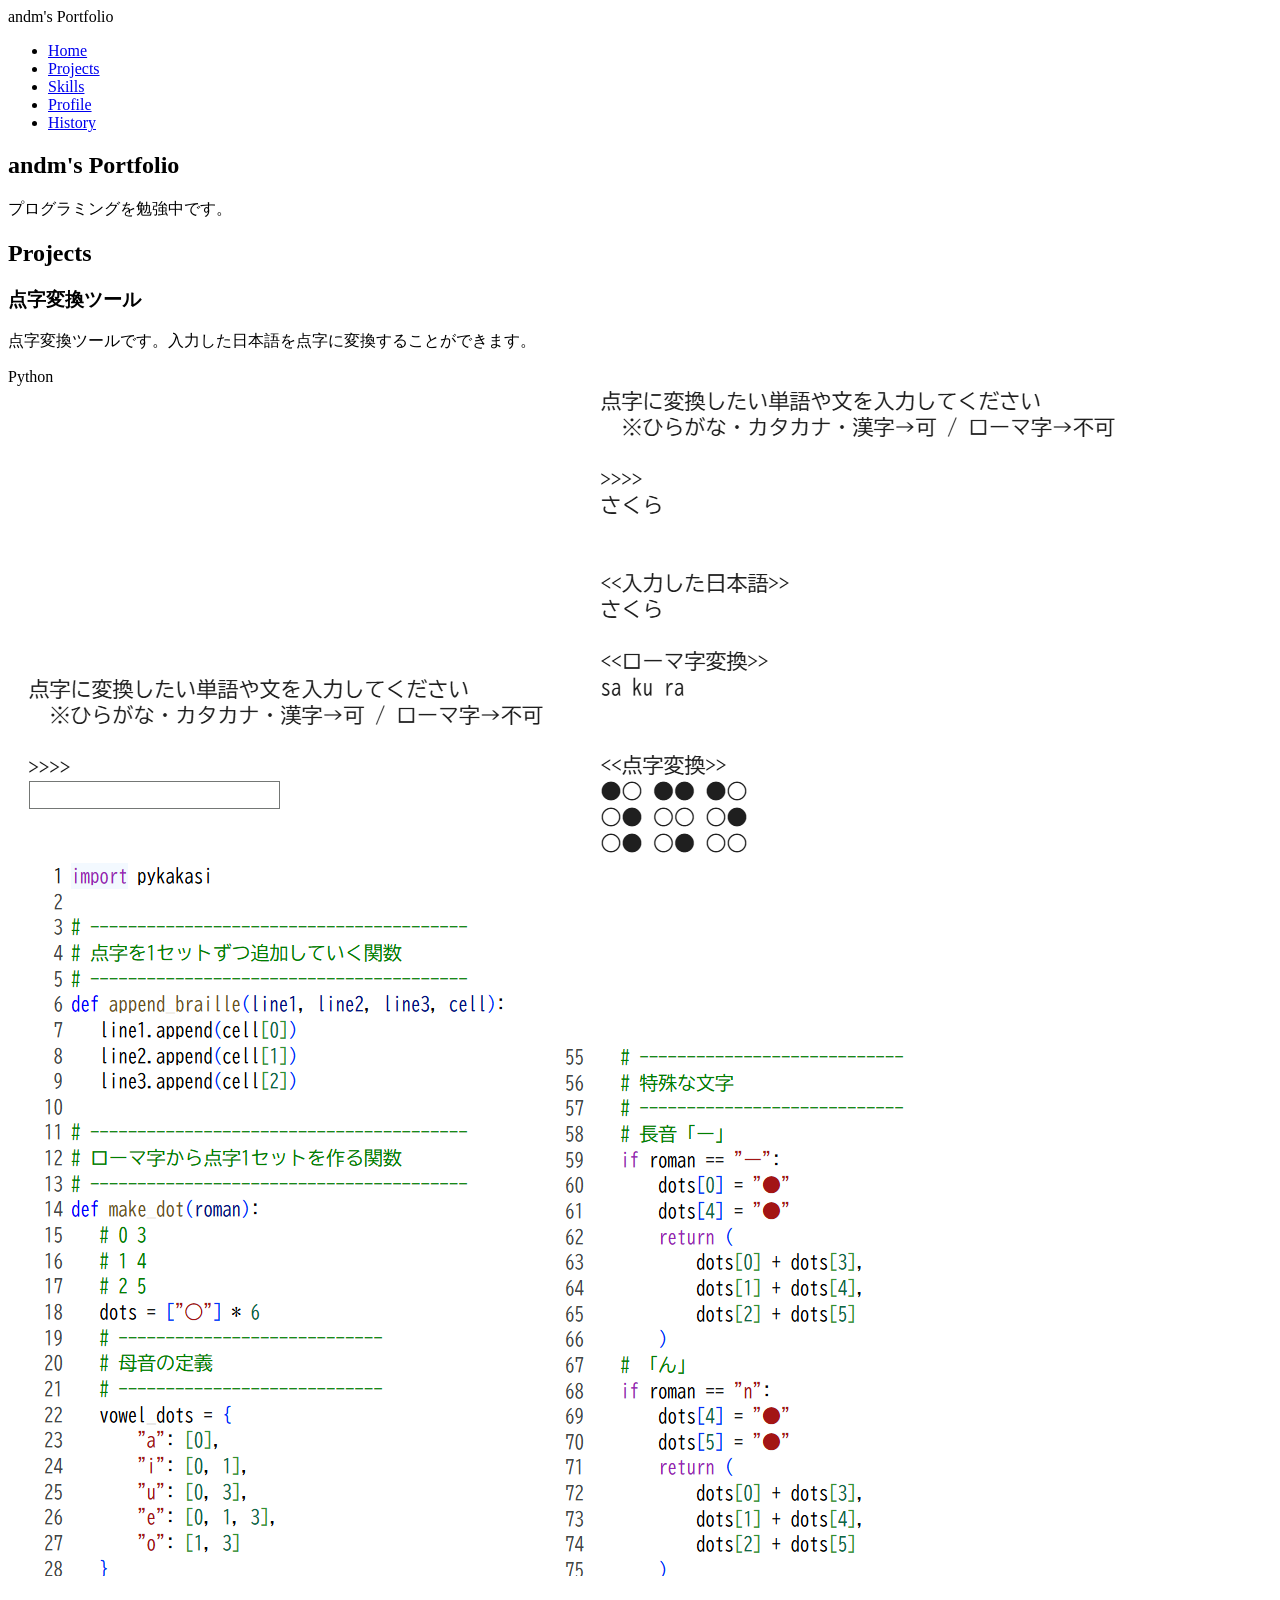
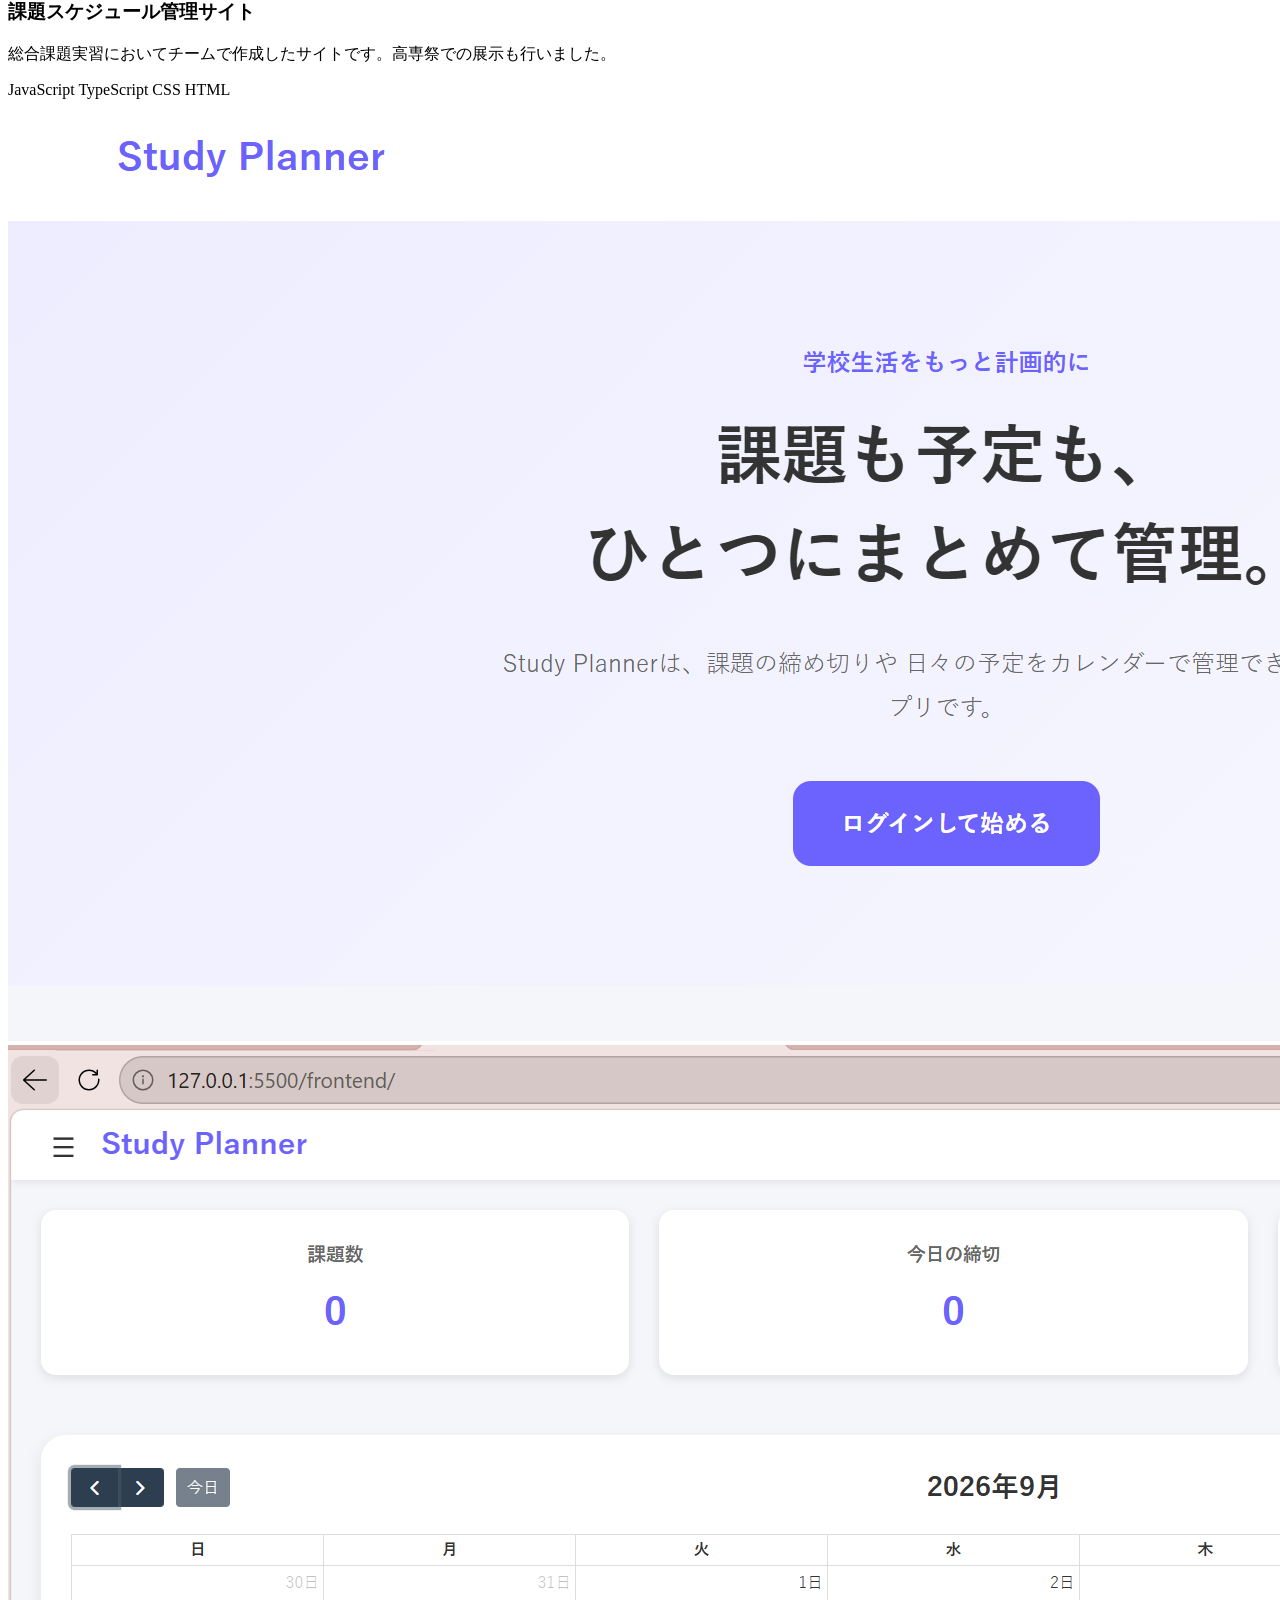
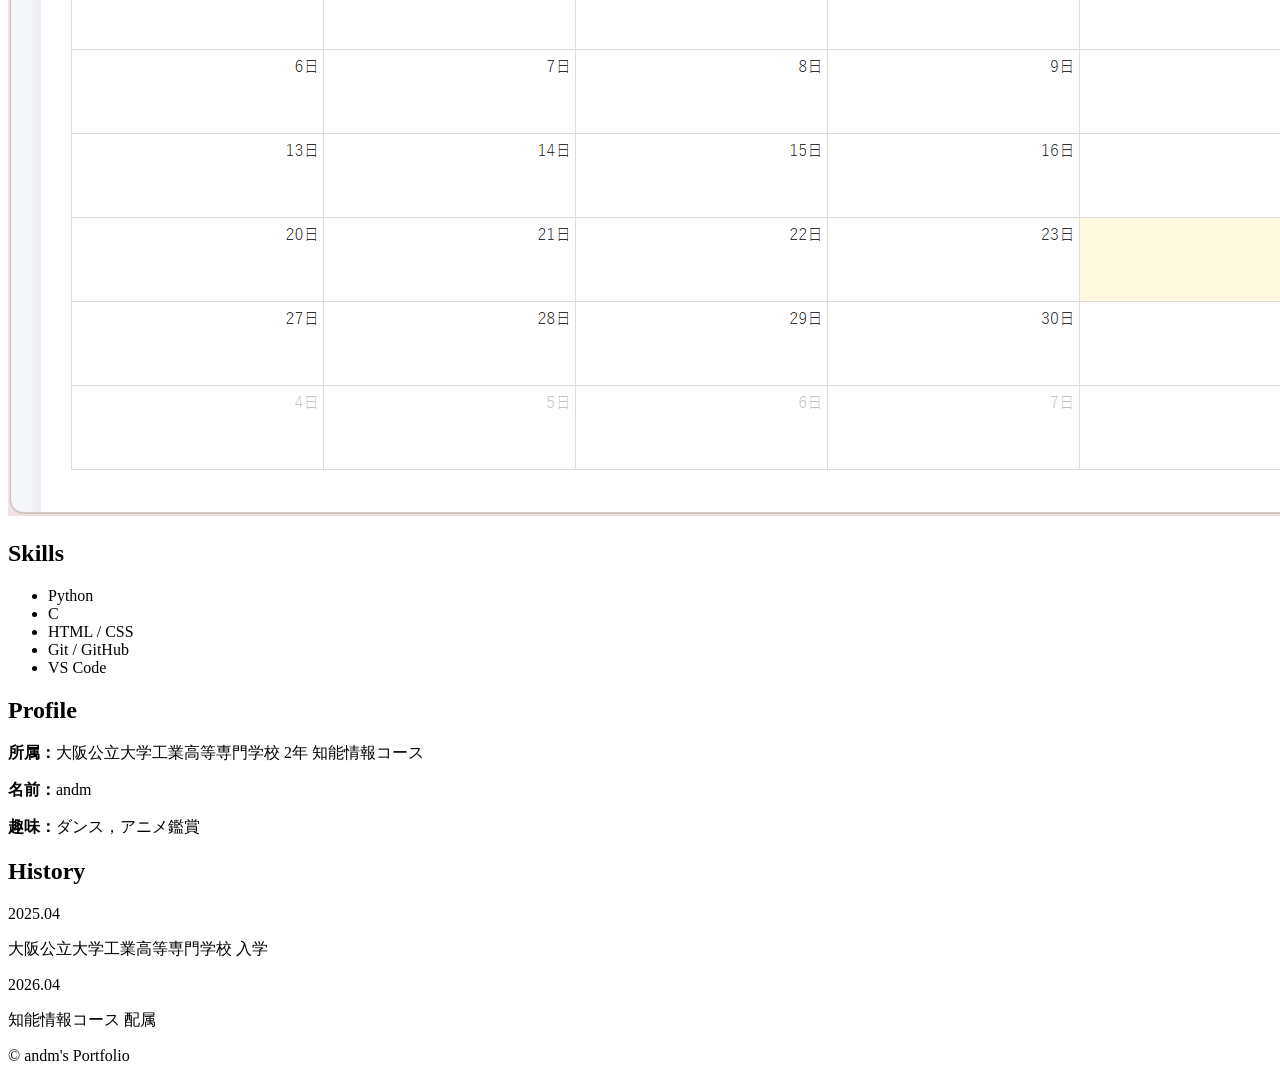
==== index.html @ 04366853 "HistoryのCSSを追加" ====
<!DOCTYPE html>
<html lang="ja">

<head>
    <meta charset="UTF-8">
    <meta name="viewport" content="width=device-width, initial-scale=1.0">
    <title>andm's Portfolio</title>
    <link rel="stylesheet" href="style.css">
</head>

<body>
    <!-- 固定ヘッダーナビゲーション -->
    <header class="navbar">
        <div class="nav-logo">andm's Portfolio</div>
        <nav>
            <ul>
                <li><a href="#home">Home</a></li>
                <li><a href="#projects">Projects</a></li>
                <li><a href="#skills">Skills</a></li>
                <li><a href="#profile">Profile</a></li>
                <li><a href="#history">History</a></li>
            </ul>
        </nav>
    </header>

    <!-- メインコンテンツ -->
    <main class="container">
        <!-- Home / Hero セクション -->
        <section id="home" class="hero">
            <h1 class="main-title">andm's Portfolio</h1>
            <p class="sub-title">プログラミングを勉強中です。</p>
        </section>

<!-- Projects セクション -->
<section id="projects" class="card">
    <h2>Projects</h2>
    <div class="project-list">

        <!-- Project-1 -->
        <article class="project-card">
            <!-- 上側：テキスト情報 -->
            <div class="project-content">
                <h3>点字変換ツール</h3>
                <p>点字変換ツールです。入力した日本語を点字に変換することができます。</p>
                <div class="tech-tags">
                    <span>Python</span>
                </div>
            </div>
            <!-- 下側：複数画像エリア -->
            <div class="project-image-gallery">
                <img src="images/dots-tool_1.png" alt="入力時の画像">
                <img src="images/dots-tool_2.png" alt="出力時の画像">
                <img src="images/dots-tool_3.png" alt="点字作成のプログラム画像">
                <img src="images/dots-tool_4.png" alt="特殊文字変換のプログラムの画像">
            </div>
        </article>

        <!-- Project-2 -->
        <article class="project-card">
            <!-- 上側：テキスト情報 -->
            <div class="project-content">
                <h3>課題スケジュール管理サイト</h3>
                <p>総合課題実習においてチームで作成したサイトです。高専祭での展示も行いました。</p>
                <div class="tech-tags">
                    <span>JavaScript</span>
                    <span>TypeScript</span>
                    <span>CSS</span>
                    <span>HTML</span>
                </div>
            </div>
            <!-- 下側：複数画像エリア -->
            <div class="project-image-gallery">
                <img src="images/schedule_1.png" alt="トップページの画像">
                <img src="images/schedule_2.png" alt="カレンダー画面の画像">
            </div>
        </article>

    </div>
</section>

        <!-- Skills セクション -->
        <section id="skills" class="card">
            <h2>Skills</h2>
            <ul class="skill-list">
                <li>Python</li>
                <li>C</li>
                <li>HTML / CSS</li>
                <li>Git / GitHub</li>
                <li>VS Code</li>
            </ul>
        </section>

        <!-- Profile セクション -->
        <section id="profile" class="card">
            <h2>Profile</h2>
            <p><strong>所属：</strong>大阪公立大学工業高等専門学校 2年 知能情報コース</p>
            <p><strong>名前：</strong>andm</p>
            <p><strong>趣味：</strong>ダンス，アニメ鑑賞</p>
        </section>

        <!-- History セクション -->
        <section id="history" class="card">
            <h2>History</h2>
            <div class="timeline">
                <div class="timeline-item">
                <span class="date">2025.04</span>
                <p>大阪公立大学工業高等専門学校 入学</p>
                </div>
                <div class="timeline-item">
                    <span class="date">2026.04</span>
                    <p>知能情報コース 配属</p>
                </div>
            </div>
        </section>
    </main>

    <footer>
        <p>&copy; andm's Portfolio</p>
    </footer>
</body>

</html>
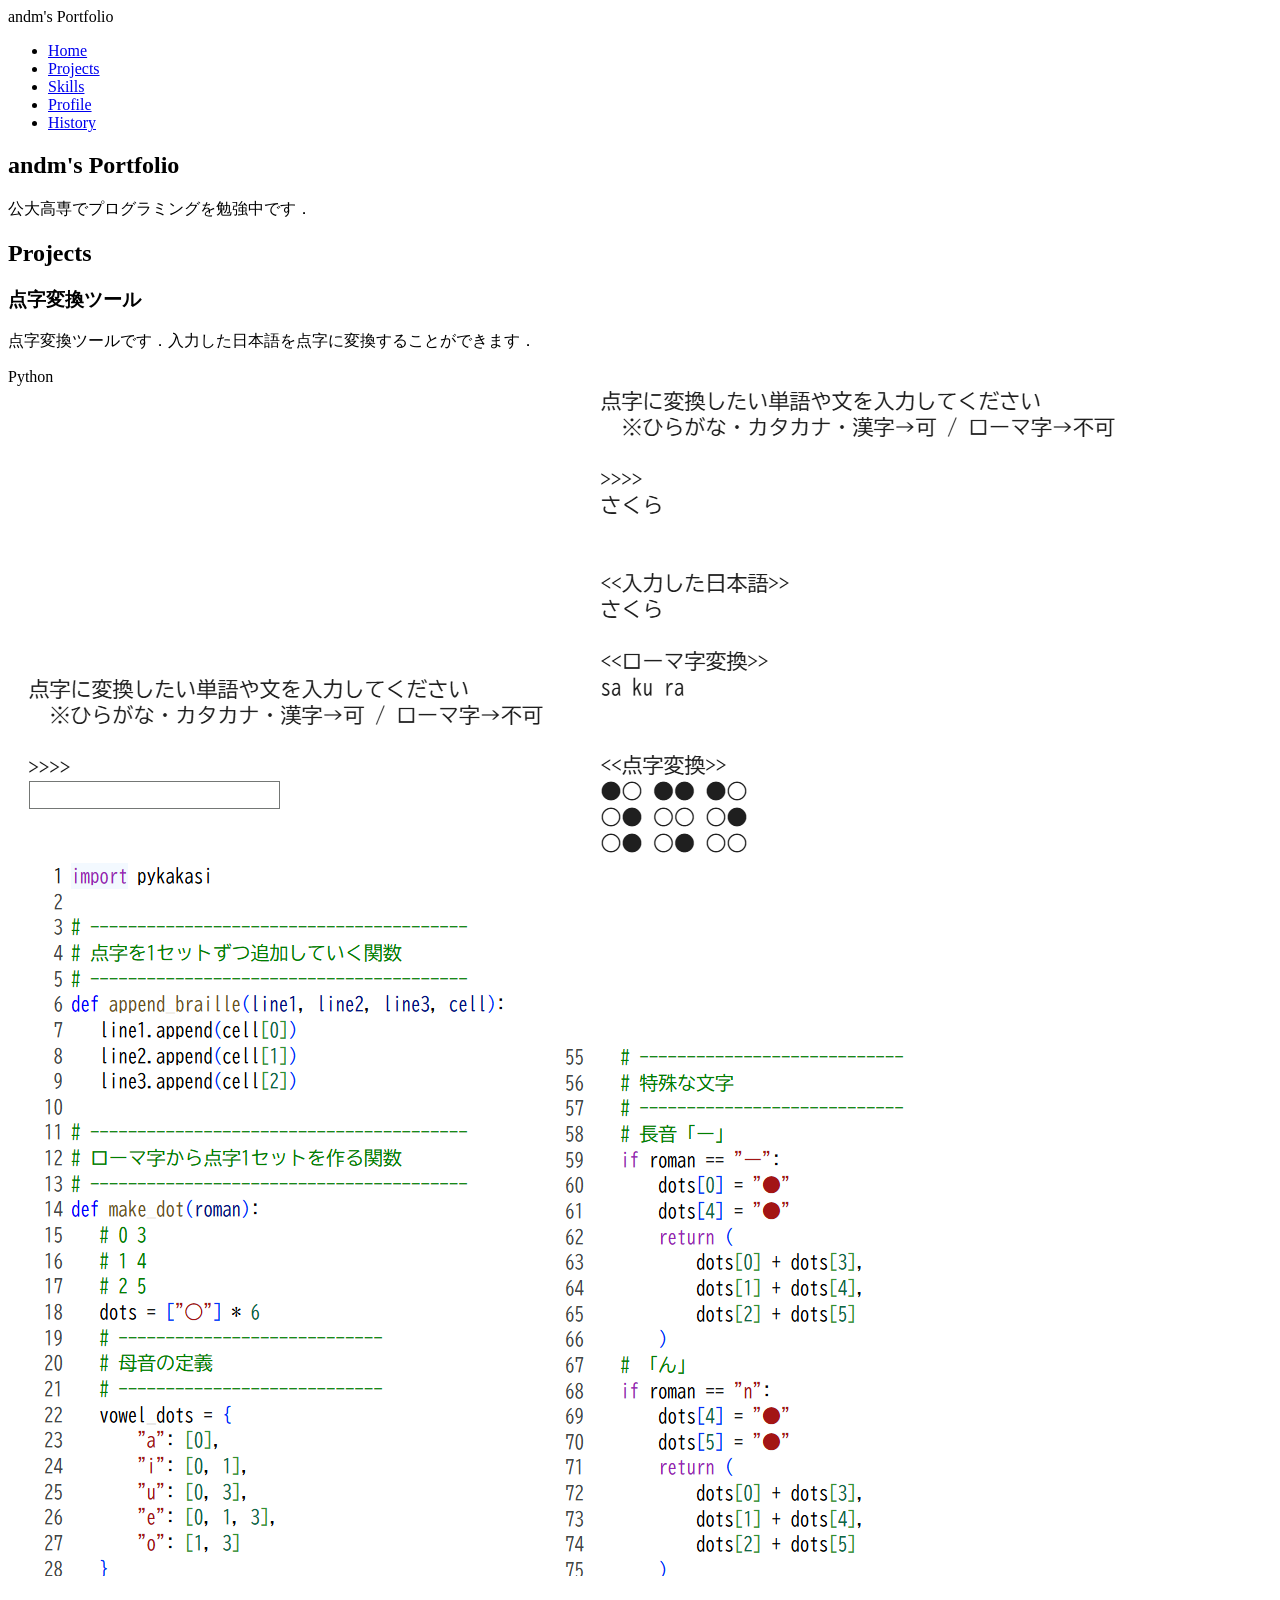
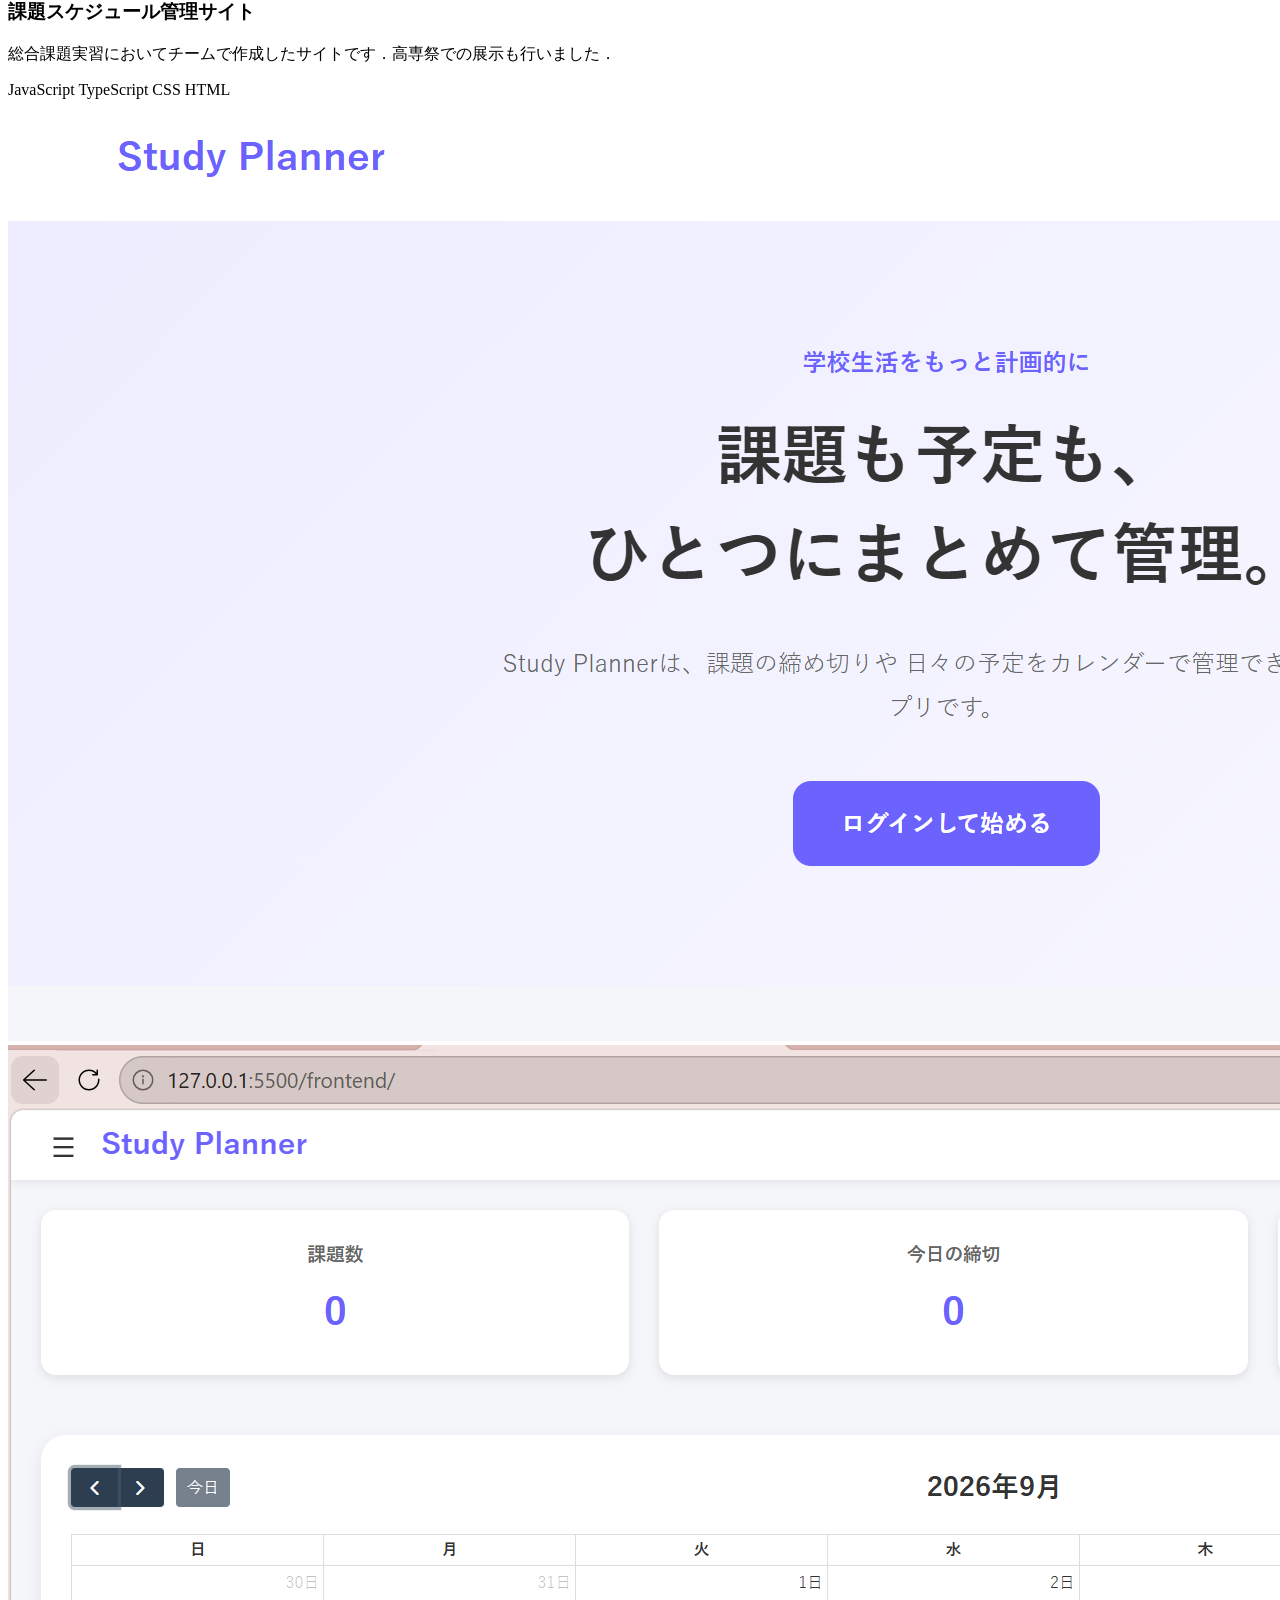
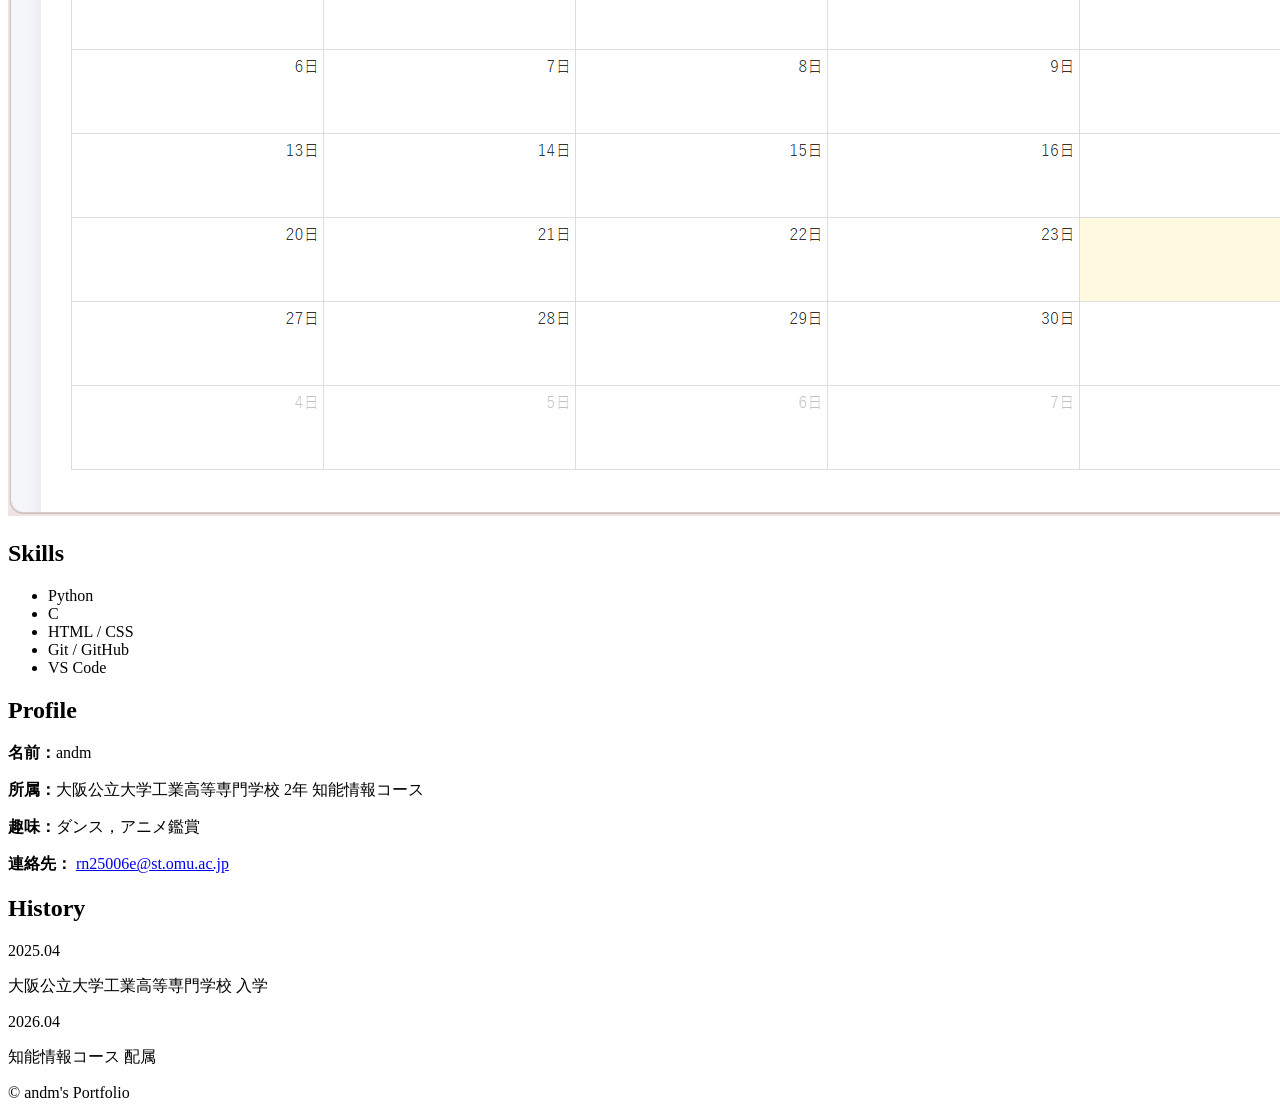
==== commit 5025e000: "Profileの内容を追加" ====
--- a/index.html
+++ b/index.html
@@ -28,7 +28,7 @@
         <!-- Home / Hero セクション -->
         <section id="home" class="hero">
             <h1 class="main-title">andm's Portfolio</h1>
-            <p class="sub-title">プログラミングを勉強中です。</p>
+            <p class="sub-title">公大高専でプログラミングを勉強中です．</p>
         </section>
 
 <!-- Projects セクション -->
@@ -41,7 +41,7 @@
             <!-- 上側：テキスト情報 -->
             <div class="project-content">
                 <h3>点字変換ツール</h3>
-                <p>点字変換ツールです。入力した日本語を点字に変換することができます。</p>
+                <p>点字変換ツールです．入力した日本語を点字に変換することができます．</p>
                 <div class="tech-tags">
                     <span>Python</span>
                 </div>
@@ -60,7 +60,7 @@
             <!-- 上側：テキスト情報 -->
             <div class="project-content">
                 <h3>課題スケジュール管理サイト</h3>
-                <p>総合課題実習においてチームで作成したサイトです。高専祭での展示も行いました。</p>
+                <p>総合課題実習においてチームで作成したサイトです．高専祭での展示も行いました．</p>
                 <div class="tech-tags">
                     <span>JavaScript</span>
                     <span>TypeScript</span>
@@ -93,9 +93,10 @@
         <!-- Profile セクション -->
         <section id="profile" class="card">
             <h2>Profile</h2>
+            <p><strong>名前：</strong>andm</p>
             <p><strong>所属：</strong>大阪公立大学工業高等専門学校 2年 知能情報コース</p>
-            <p><strong>名前：</strong>andm</p>
             <p><strong>趣味：</strong>ダンス，アニメ鑑賞</p>
+            <p><strong>連絡先：</strong> <a href="mailto:rn25006e@st.omu.ac.jp">rn25006e@st.omu.ac.jp</a></p>
         </section>
 
         <!-- History セクション -->
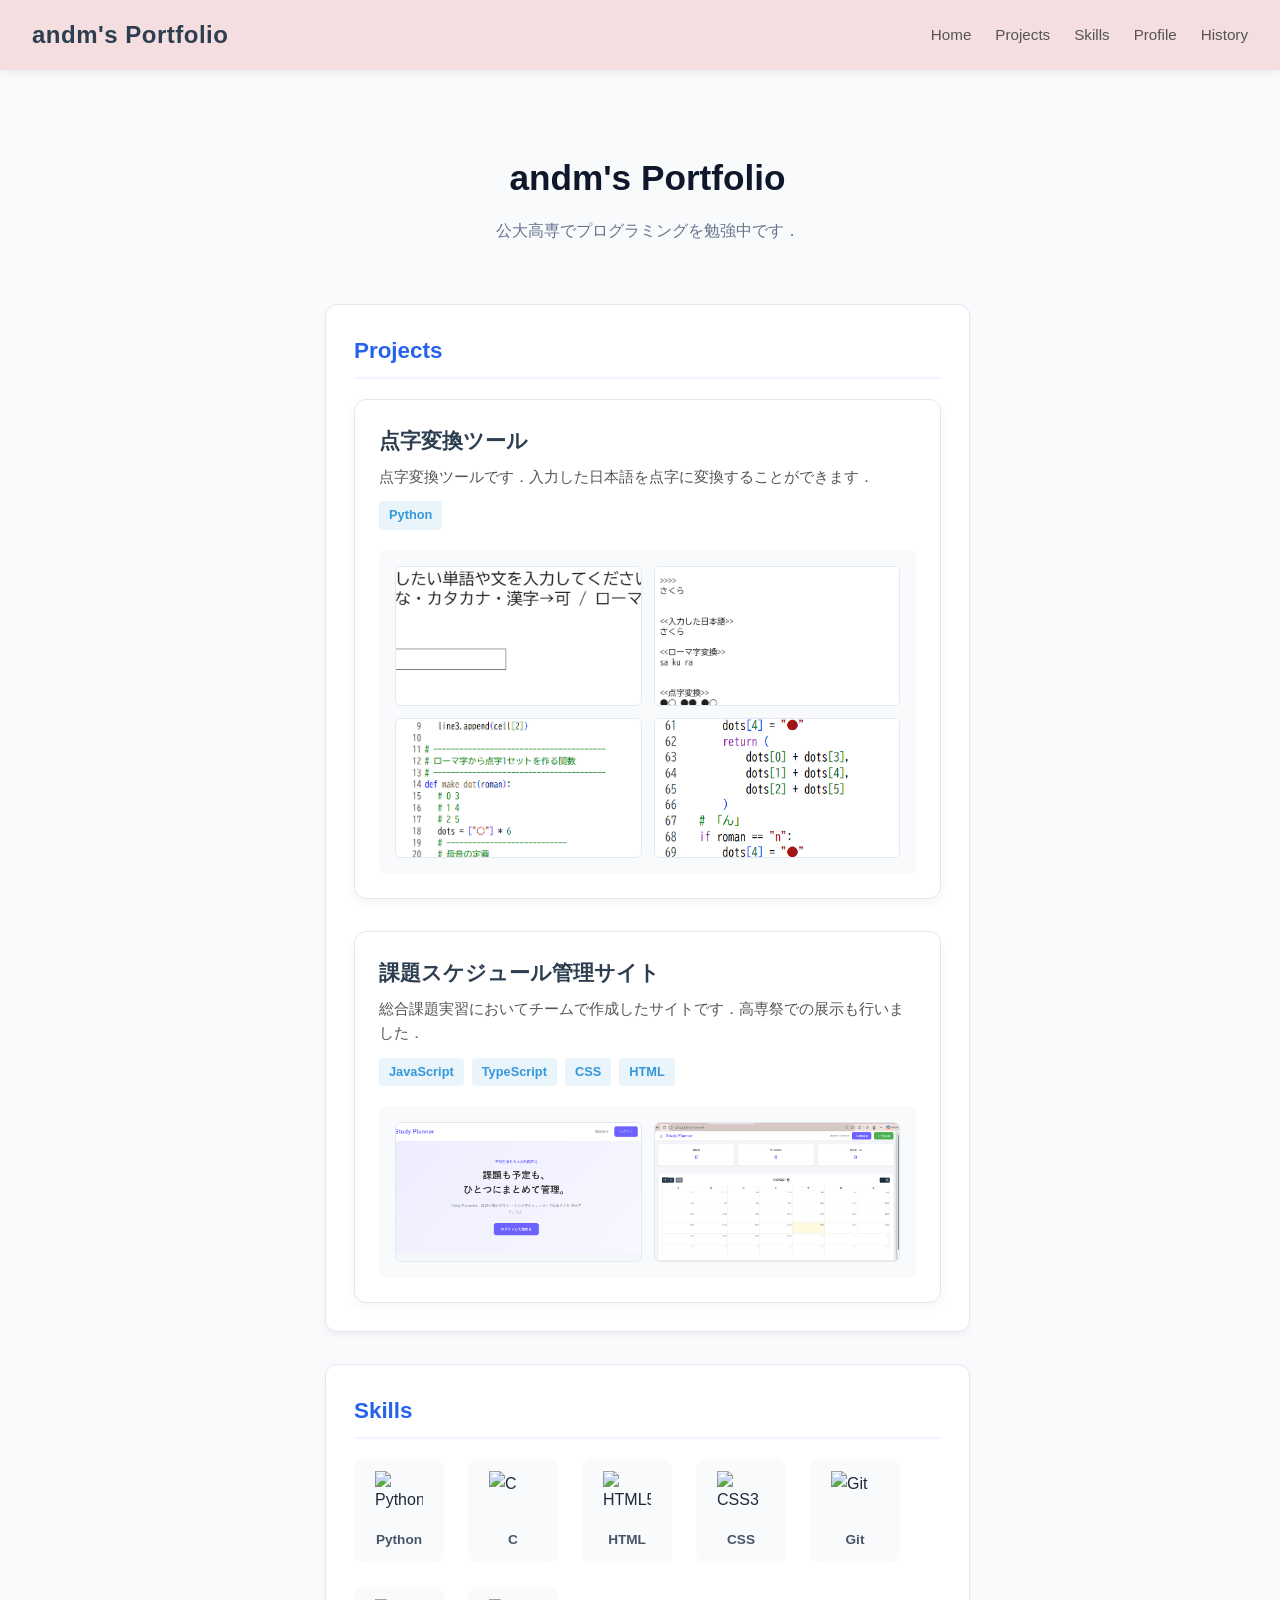
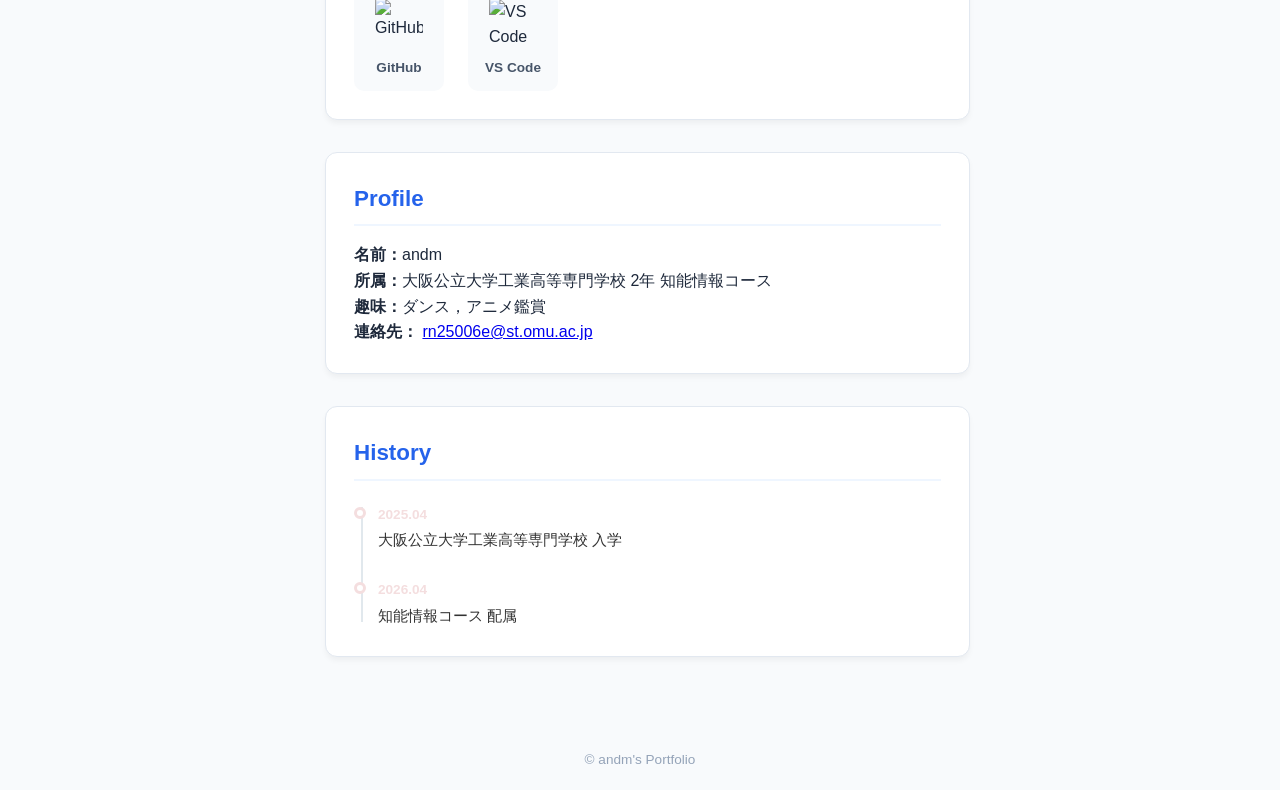
==== commit 5d1667da: "Skillsの改善" ====
--- a/index.html
+++ b/index.html
@@ -78,17 +78,42 @@
     </div>
 </section>
 
-        <!-- Skills セクション -->
-        <section id="skills" class="card">
-            <h2>Skills</h2>
-            <ul class="skill-list">
-                <li>Python</li>
-                <li>C</li>
-                <li>HTML / CSS</li>
-                <li>Git / GitHub</li>
-                <li>VS Code</li>
-            </ul>
-        </section>
+
+<!-- Skills セクション -->
+<section id="skills" class="card">
+    <h2>Skills</h2>
+    <div class="skill-list">
+        <div class="skill-item">
+            <img src="https://cdn.jsdelivr.net/gh/devicons/devicon/icons/python/python-original.svg" alt="Python">
+            <span>Python</span>
+        </div>
+        <div class="skill-item">
+            <img src="https://cdn.jsdelivr.net/gh/devicons/devicon/icons/c/c-original.svg" alt="C">
+            <span>C</span>
+        </div>
+        <div class="skill-item">
+            <img src="https://cdn.jsdelivr.net/gh/devicons/devicon/icons/html5/html5-original.svg" alt="HTML5">
+            <span>HTML</span>
+        </div>
+        <div class="skill-item">
+            <img src="https://cdn.jsdelivr.net/gh/devicons/devicon/icons/css3/css3-original.svg" alt="CSS3">
+            <span>CSS</span>
+        </div>
+        <div class="skill-item">
+            <img src="https://cdn.jsdelivr.net/gh/devicons/devicon/icons/git/git-original.svg" alt="Git">
+            <span>Git</span>
+        </div>
+        <div class="skill-item">
+            <img src="https://cdn.jsdelivr.net/gh/devicons/devicon/icons/github/github-original.svg" alt="GitHub">
+            <span>GitHub</span>
+        </div>
+        <div class="skill-item">
+            <img src="https://cdn.jsdelivr.net/gh/devicons/devicon/icons/vscode/vscode-original.svg" alt="VS Code">
+            <span>VS Code</span>
+        </div>
+    </div>
+</section>
+
 
         <!-- Profile セクション -->
         <section id="profile" class="card">
--- a/style.css
+++ b/style.css
@@ -0,0 +1,282 @@
+/* 全体の基本設定 */
+* {
+    box-sizing: border-box;
+    margin: 0;
+    padding: 0;
+}
+
+html {
+    scroll-behavior: smooth;
+}
+
+body {
+    font-family: 'Helvetica Neue', Arial, sans-serif;
+    background-color: #f8fafc;
+    color: #1e293b;
+    line-height: 1.6;
+    padding-top: 70px; /* 上部ナビバーと重ならないように調整 */
+}
+
+/* 上部ナビゲーションバー */
+.navbar {
+    display: flex; /* ロゴとナビを横並びに */
+    justify-content: space-between;
+    align-items: center; /* 上下中央揃え */
+    position: fixed;
+    top: 0;
+    width: 100%;
+    box-sizing: border-box; /* paddingを含めた100%幅にする（重要） */
+    background-color: #F4DEDF; /* 背景色を薄いピンクに変更 */
+    box-shadow: 0 2px 8px rgba(0, 0, 0, 0.08); /* ほんのり影をつける */
+    padding: 16px 32px;
+    z-index: 1000;
+}
+
+.nav-logo {
+    font-weight: bold;
+    font-size: 1.5rem;
+    color: #2c3e50;
+    letter-spacing: 0.5px;
+}
+
+.navbar ul { /* ナビゲーションメニューのリスト設定 */
+    display: flex;
+    list-style: none;
+    gap: 24px; /* メニュー同士の間隔 */
+    margin: 0;
+    padding: 0;
+}
+
+
+
+.navbar a {
+    text-decoration: none; /* 下線を消す */
+    color: #555555;
+    font-weight: 500;
+    font-size: 0.95rem;
+    transition: color 0.2s ease;
+}
+
+.navbar a:hover {
+    color: #3498db; /* マウスを乗せたときに青色にする */
+}
+
+/* メインコンテナ */
+.container {
+    max-width: 700px;
+    margin: 0 auto;
+    padding: 40px 20px 40px 35px; /* 上下左右の余白を調整 */
+}
+
+/* Hero (Home) セクション */
+.hero {
+    text-align: center;
+    padding: 40px 0 60px;
+}
+
+.main-title {
+    font-size: 2.2rem;
+    color: #0f172a;
+    margin-bottom: 12px;
+}
+
+.sub-title {
+    font-size: 1rem;
+    color: #64748b;
+}
+
+/* 各コンテンツカード */
+.card {
+    background-color: #ffffff;
+    border-radius: 12px;
+    padding: 28px;
+    margin-bottom: 32px;
+    box-shadow: 0 4px 6px -1px rgba(0, 0, 0, 0.05);
+    border: 1px solid #e2e8f0;
+}
+
+.card h2 {
+    font-size: 1.4rem;
+    color: #2563eb;
+    margin-bottom: 16px;
+    border-bottom: 2px solid #eff6ff;
+    padding-bottom: 8px;
+}
+
+.project-list {
+    display: flex;
+    flex-direction: column; /* 縦並び */
+    gap: 32px; /* Projects間の間隔 */
+    margin-top: 20px;
+}
+
+.project-card {
+    border: 1px solid #e1e8ed;
+    border-radius: 12px;
+    background-color: #ffffff;
+    padding: 24px;
+    box-shadow: 0 4px 12px rgba(0, 0, 0, 0.04);
+}
+
+.project-content h3 {
+    font-size: 1.3rem;
+    color: #2c3e50;
+    margin-bottom: 8px;
+}
+
+.project-content p {
+    font-size: 0.95rem;
+    color: #555555;
+    line-height: 1.6;
+    margin-bottom: 12px;
+}
+
+/* 技術タグ */
+.tech-tags {
+    display: flex;
+    flex-wrap: wrap;
+    gap: 8px;
+    margin-bottom: 20px; /* 画像エリアとの間の余白 */
+}
+
+.tech-tags span {
+    font-size: 0.8rem;
+    background-color: #eaf4fb;
+    color: #3498db;
+    padding: 4px 10px;
+    border-radius: 4px;
+    font-weight: bold;
+}
+
+.project-image-gallery {
+    display: grid;
+    /* 画面サイズに応じて幅200px以上の画像を均等に自動配置 */
+    grid-template-columns: repeat(auto-fit, minmax(180px, 1fr));
+    gap: 12px;
+    background-color: #f8fafc;
+    padding: 16px;
+    border-radius: 8px;
+}
+
+.project-image-gallery img {
+    width: 100%;
+    height: 140px; /* 画像の高さを統一 */
+    object-fit: cover; /* 画像の比率を崩さずに枠へ収める */
+    border-radius: 6px;
+    border: 1px solid #e2e8f0;
+    transition: transform 0.2s ease;
+}
+
+/* マウスを置いた画像だけ少し拡大 */
+.project-image-gallery img:hover {
+    transform: scale(1.03);
+}
+
+
+/* Skills リスト */
+.skill-list {
+    display: flex;
+    flex-wrap: wrap;
+    gap: 24px;
+    margin-top: 20px;
+}
+
+.skill-item {
+    display: flex;
+    flex-direction: column;
+    align-items: center;
+    justify-content: center;
+    width: 90px;
+    gap: 10px;
+    padding: 12px;
+    border-radius: 10px;
+    background-color: #f8fafc;
+    transition: transform 0.2s ease;
+}
+
+.skill-item img {
+    width: 48px;
+    height: 48px;
+    object-fit: contain;
+}
+
+.skill-item span {
+    font-size: 0.85rem;
+    font-weight: bold;
+    color: #475569;
+}
+
+.skill-item:hover {
+    transform: translateY(-5px);
+}
+
+.skill-list li {
+    background-color: #eff6ff;
+    color: #1d4ed8;
+    padding: 6px 14px;
+    border-radius: 20px;
+    font-size: 0.9rem;
+    font-weight: 500;
+}
+
+/* タイムライン全体のコンテナ */
+.timeline {
+    position: relative;
+    padding-left: 24px; /* 縦ラインのための左余白 */
+    margin-top: 20px;
+}
+
+/* タイムラインの垂直な縦線 */
+.timeline::before {
+    content: "";
+    position: absolute;
+    left: 7px; /* ドットの中心を通る位置 */
+    top: 6px;
+    bottom: 6px;
+    width: 2px;
+    background-color: #e1e8ed; /* 薄いグレーの線 */
+}
+.timeline-item {
+position: relative;
+    margin-bottom: 24px;
+}
+.timeline-item:last-child {
+    margin-bottom: 0;
+}
+/* 年月日の上の「丸ドット」 */
+.timeline-item::before {
+    content: "";
+    position: absolute;
+    left: -24px; /* 縦線の位置へ合わせる */
+    top: 6px;
+    width: 12px;
+    height: 12px;
+    border-radius: 50%; /* 正円にする */
+    background-color: #ffffff;
+    border: 3px solid #F4DEDF; /* アクセントカラーの青枠 */
+    box-sizing: border-box;
+    z-index: 1; /* 線より手前に表示 */
+}
+/* 日付スタイル */
+.timeline-item .date {
+    display: inline-block;
+    font-size: 0.85rem;
+    font-weight: bold;
+    color: #F4DEDF; /* テーマカラー */
+    margin-bottom: 4px;
+}
+/* 出来事の本文 */
+.timeline-item p {
+    font-size: 0.95rem;
+    color: #333333;
+    margin: 0;
+    line-height: 1.5;
+}
+
+/* フッター */
+footer {
+    text-align: center;
+    padding: 20px;
+    color: #94a3b8;
+    font-size: 0.85rem;
+}
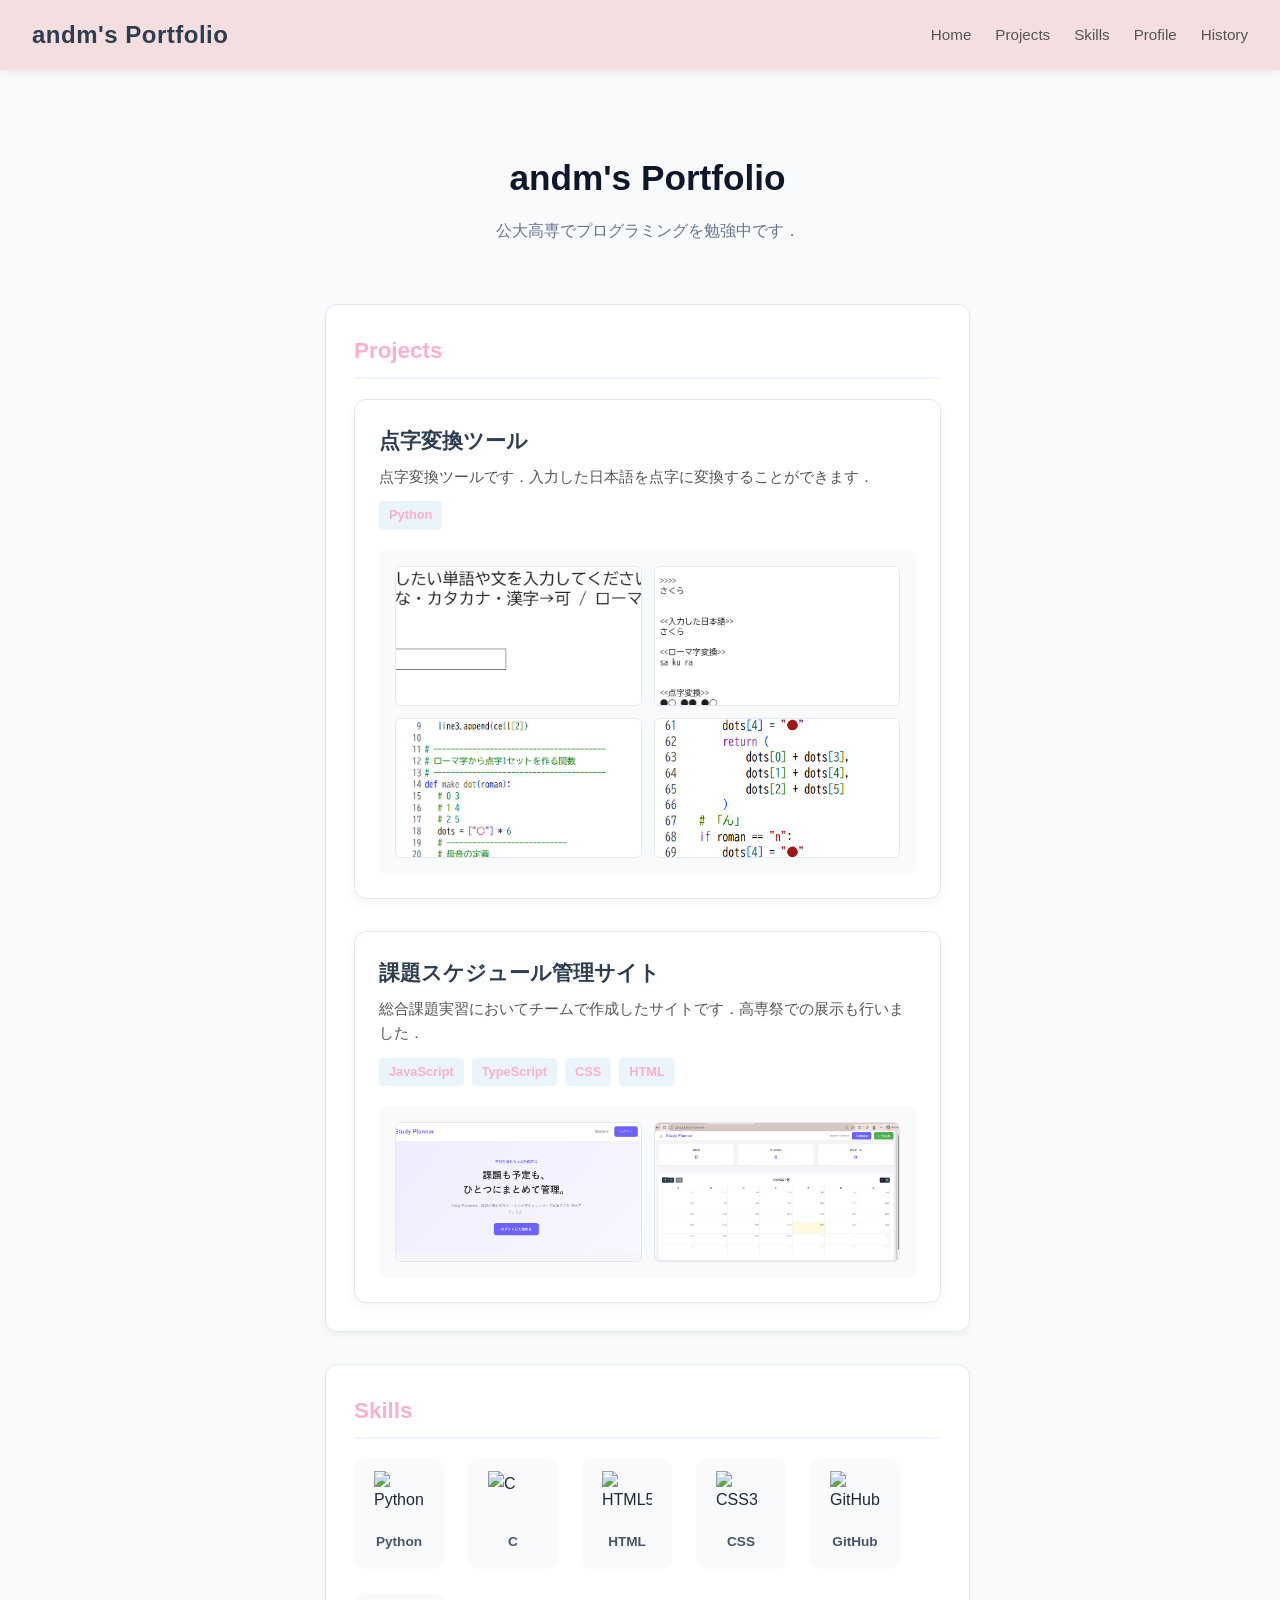
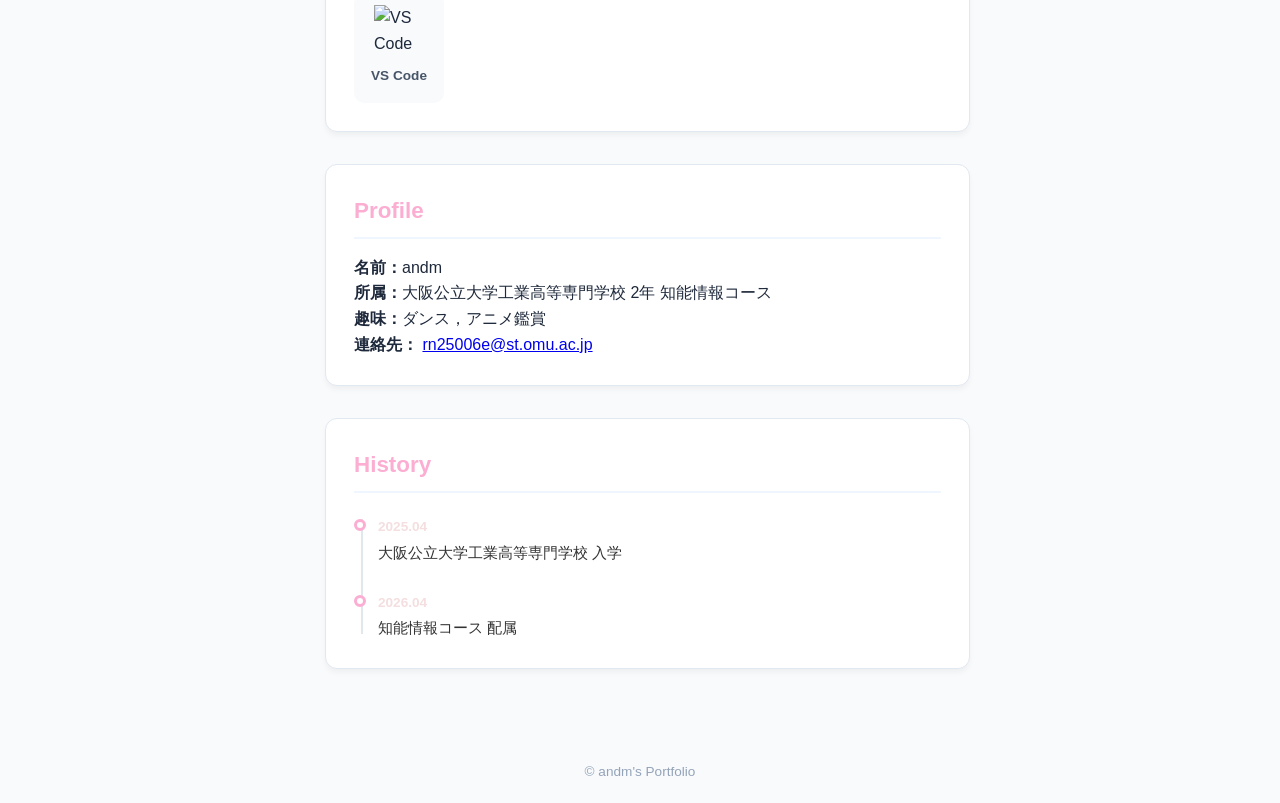
==== commit 6fff38bc: "Skillsアイコンの修正" ====
--- a/index.html
+++ b/index.html
@@ -100,10 +100,6 @@
             <span>CSS</span>
         </div>
         <div class="skill-item">
-            <img src="https://cdn.jsdelivr.net/gh/devicons/devicon/icons/git/git-original.svg" alt="Git">
-            <span>Git</span>
-        </div>
-        <div class="skill-item">
             <img src="https://cdn.jsdelivr.net/gh/devicons/devicon/icons/github/github-original.svg" alt="GitHub">
             <span>GitHub</span>
         </div>
--- a/style.css
+++ b/style.css
@@ -58,7 +58,7 @@
 }
 
 .navbar a:hover {
-    color: #3498db; /* マウスを乗せたときに青色にする */
+    color: #fbaed2; /* マウスを乗せたときに青色にする */
 }
 
 /* メインコンテナ */
@@ -97,7 +97,7 @@
 
 .card h2 {
     font-size: 1.4rem;
-    color: #2563eb;
+    color: #fbaed2;
     margin-bottom: 16px;
     border-bottom: 2px solid #eff6ff;
     padding-bottom: 8px;
@@ -142,7 +142,7 @@
 .tech-tags span {
     font-size: 0.8rem;
     background-color: #eaf4fb;
-    color: #3498db;
+    color: #fbaed2;
     padding: 4px 10px;
     border-radius: 4px;
     font-weight: bold;
@@ -185,8 +185,9 @@
     display: flex;
     flex-direction: column;
     align-items: center;
-    justify-content: center;
+    justify-content: flex-start;
     width: 90px;
+    min-height: 110px;
     gap: 10px;
     padding: 12px;
     border-radius: 10px;
@@ -195,9 +196,11 @@
 }
 
 .skill-item img {
-    width: 48px;
-    height: 48px;
+    width: 50px;
+    height: 50px;
     object-fit: contain;
+    display: block;
+    flex-shrink: 0;
 }
 
 .skill-item span {
@@ -212,7 +215,7 @@
 
 .skill-list li {
     background-color: #eff6ff;
-    color: #1d4ed8;
+    color: #fbaed2;
     padding: 6px 14px;
     border-radius: 20px;
     font-size: 0.9rem;
@@ -253,7 +256,7 @@
     height: 12px;
     border-radius: 50%; /* 正円にする */
     background-color: #ffffff;
-    border: 3px solid #F4DEDF; /* アクセントカラーの青枠 */
+    border: 3px solid #fbaed2; /* アクセントカラーの青枠 */
     box-sizing: border-box;
     z-index: 1; /* 線より手前に表示 */
 }
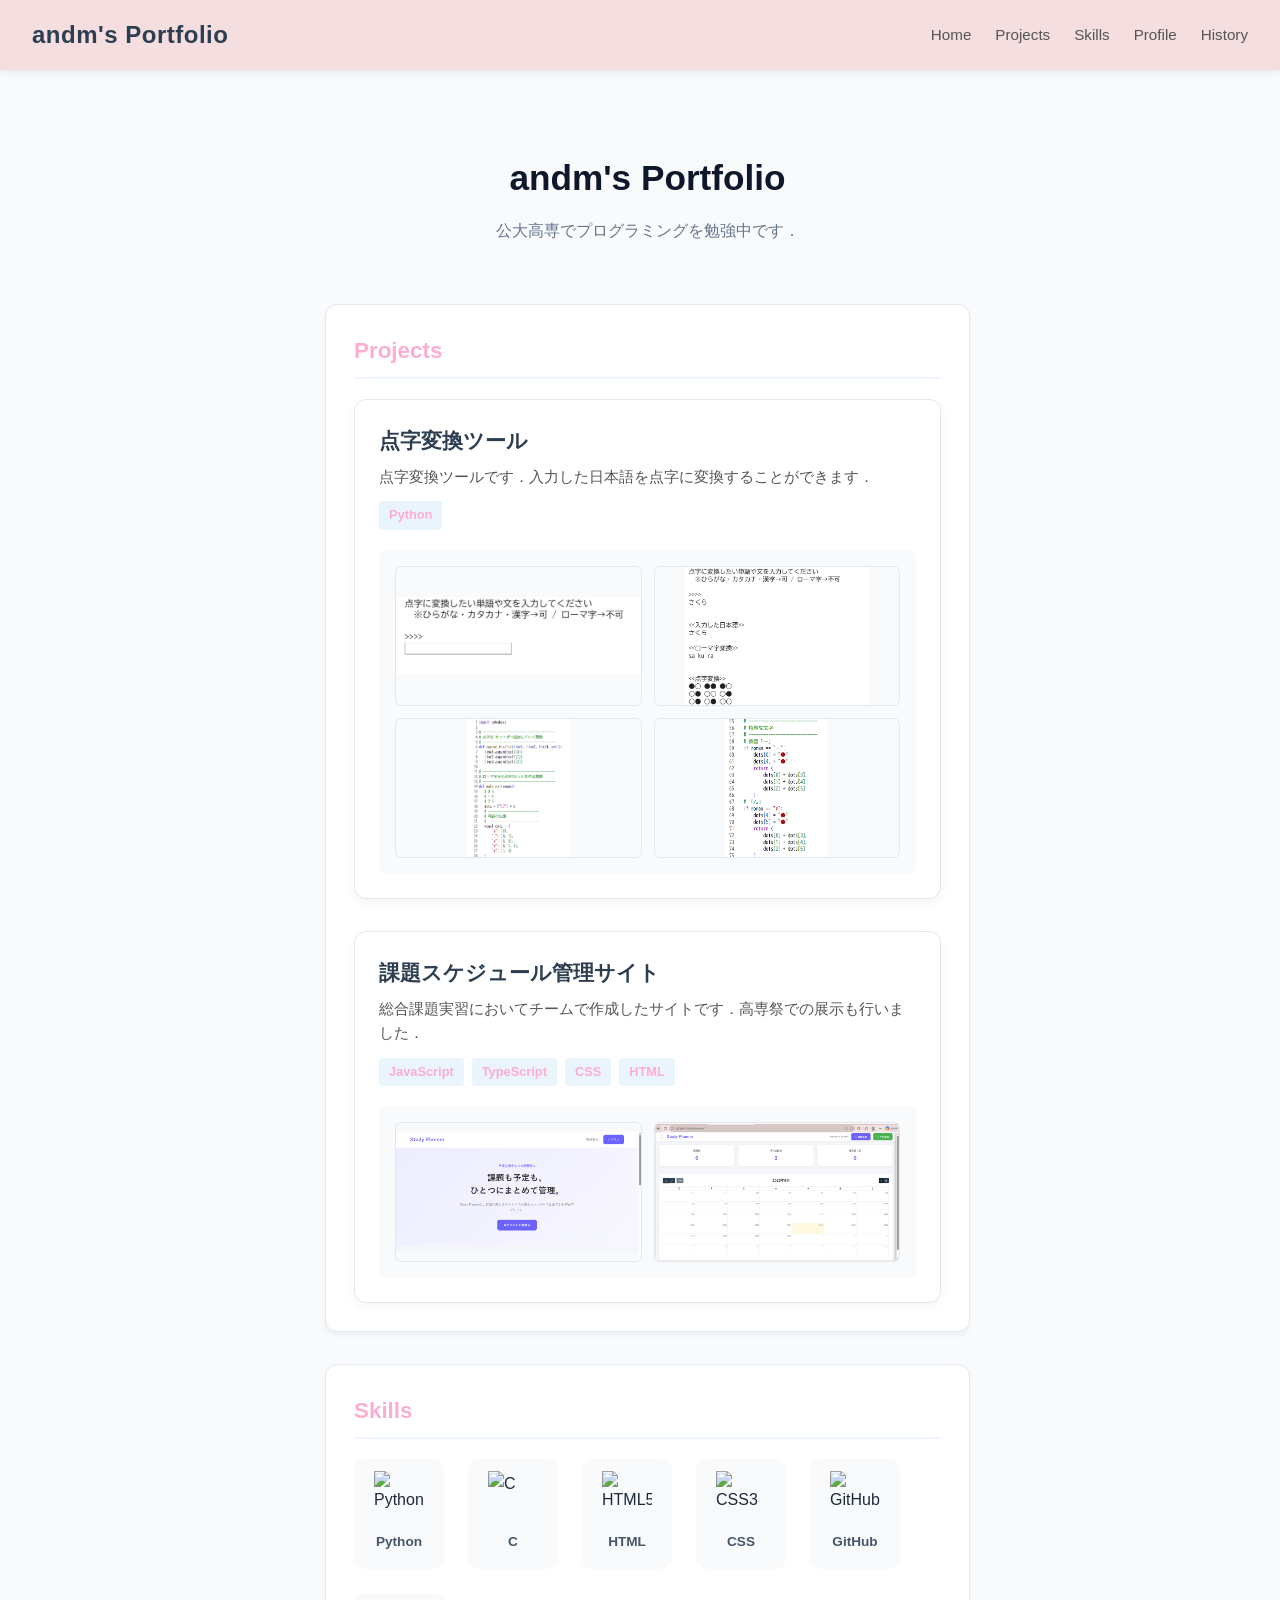
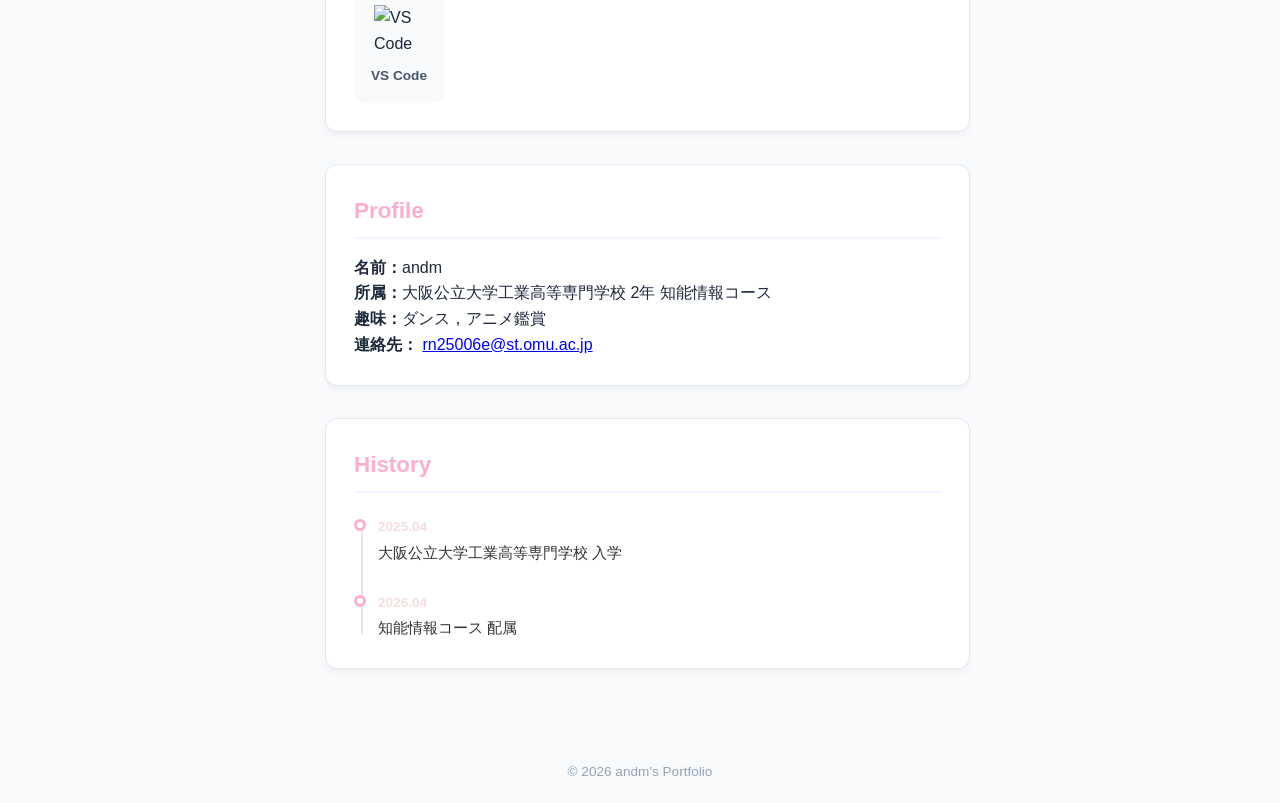
==== commit b97c9cce: "Projectsの写真の改善" ====
--- a/index.html
+++ b/index.html
@@ -137,7 +137,7 @@
     </main>
 
     <footer>
-        <p>&copy; andm's Portfolio</p>
+        <p>&copy; 2026 andm's Portfolio</p>
     </footer>
 </body>
 
--- a/style.css
+++ b/style.css
@@ -161,15 +161,18 @@
 .project-image-gallery img {
     width: 100%;
     height: 140px; /* 画像の高さを統一 */
-    object-fit: cover; /* 画像の比率を崩さずに枠へ収める */
+    object-fit: contain; /* 画像全体を表示 */
     border-radius: 6px;
     border: 1px solid #e2e8f0;
-    transition: transform 0.2s ease;
+    transition: transform 0.3s ease;
+    cursor: pointer;
 }
 
 /* マウスを置いた画像だけ少し拡大 */
 .project-image-gallery img:hover {
-    transform: scale(1.03);
+    transform: scale(1.15); /* 15%拡大 */
+    z-index: 10;
+    position: relative;
 }
 
 
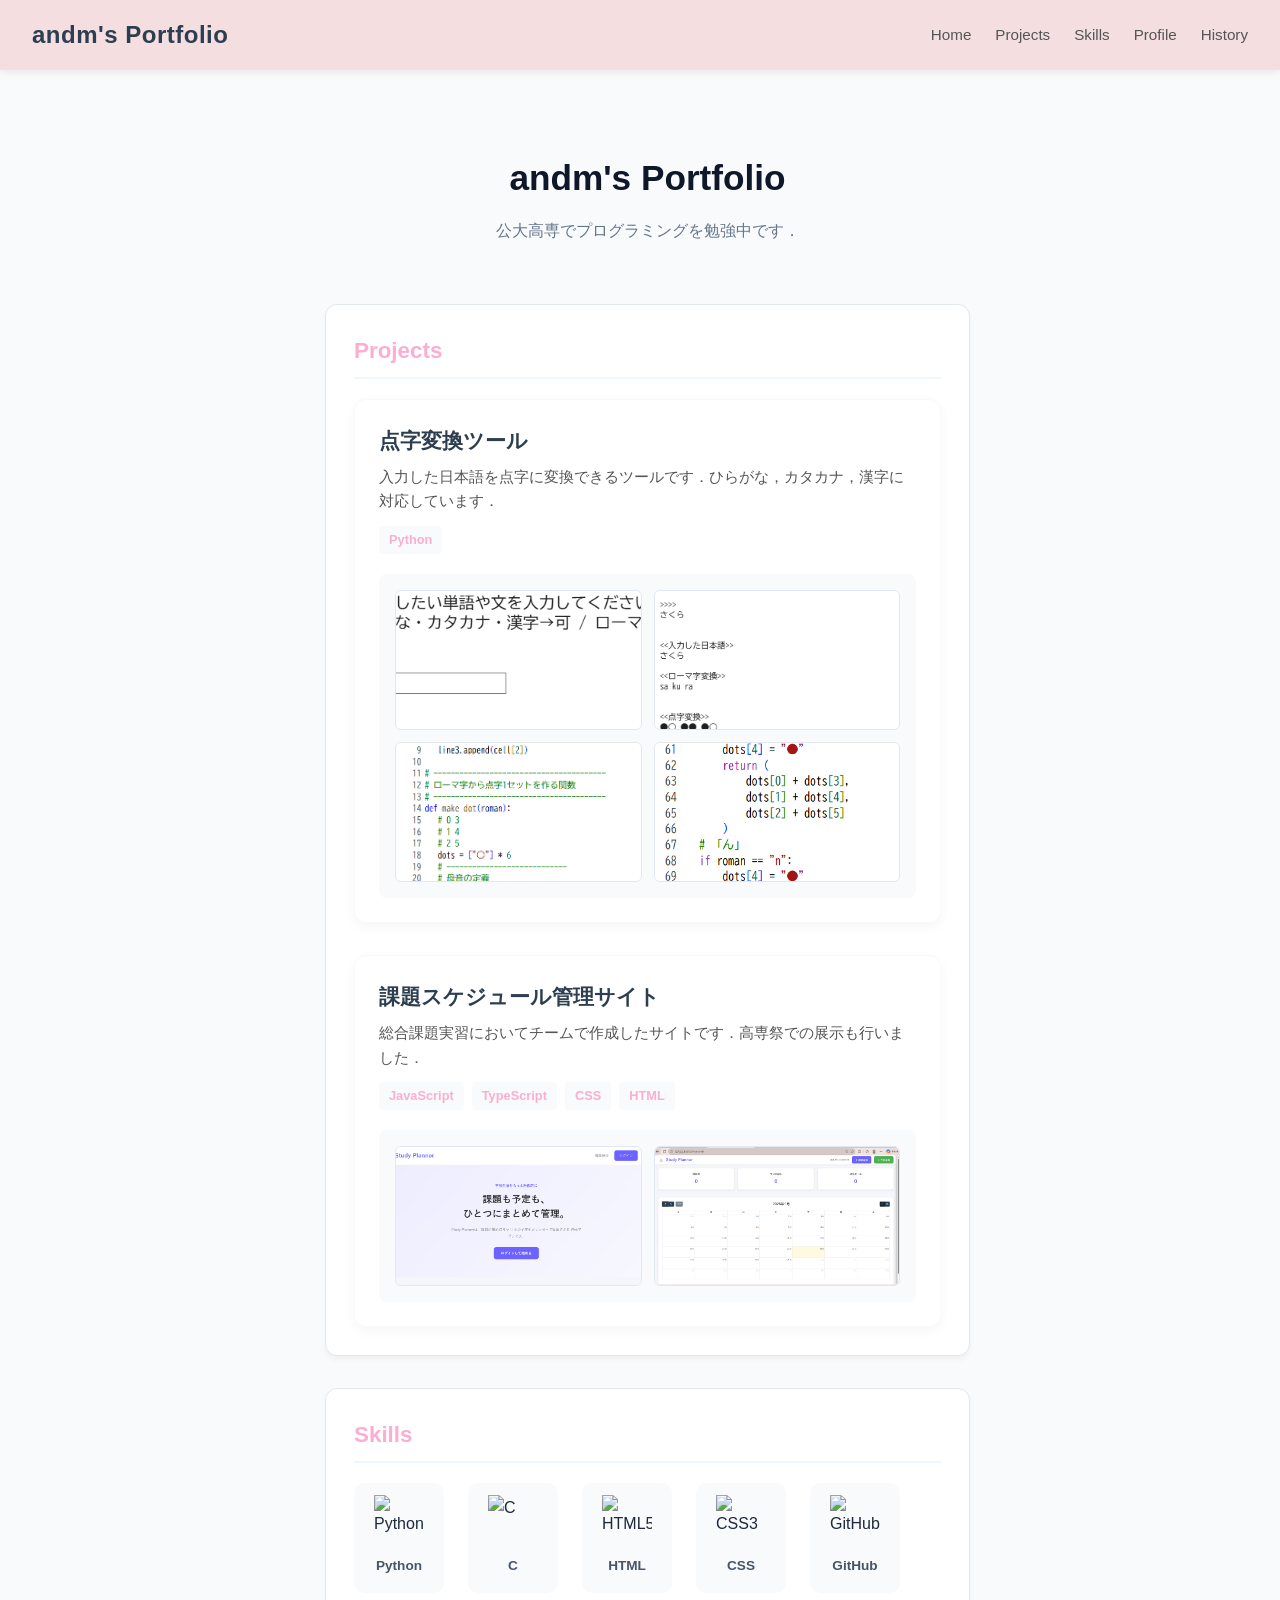
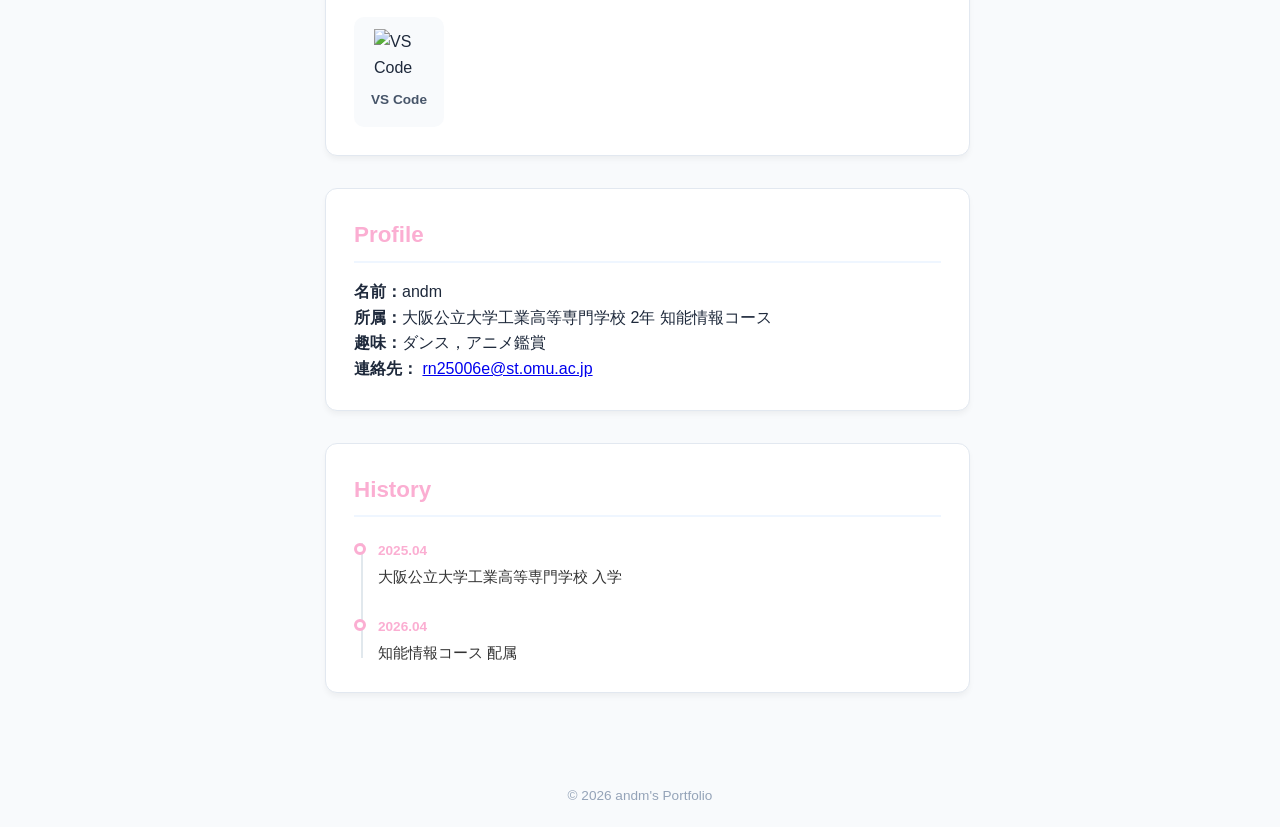
==== commit 6a33f74d: "文章の改善" ====
--- a/index.html
+++ b/index.html
@@ -14,7 +14,7 @@
         <div class="nav-logo">andm's Portfolio</div>
         <nav>
             <ul>
-                <li><a href="#home">Home</a></li>
+                <li><a href="#">Home</a></li>
                 <li><a href="#projects">Projects</a></li>
                 <li><a href="#skills">Skills</a></li>
                 <li><a href="#profile">Profile</a></li>
@@ -41,7 +41,7 @@
             <!-- 上側：テキスト情報 -->
             <div class="project-content">
                 <h3>点字変換ツール</h3>
-                <p>点字変換ツールです．入力した日本語を点字に変換することができます．</p>
+                <p>入力した日本語を点字に変換できるツールです．ひらがな，カタカナ，漢字に対応しています．</p>
                 <div class="tech-tags">
                     <span>Python</span>
                 </div>
--- a/style.css
+++ b/style.css
@@ -58,7 +58,8 @@
 }
 
 .navbar a:hover {
-    color: #fbaed2; /* マウスを乗せたときに青色にする */
+    color: #fbaed2; /* マウスを乗せたとき色を変える */
+    transform: translateY(-3px);
 }
 
 /* メインコンテナ */
@@ -111,7 +112,7 @@
 }
 
 .project-card {
-    border: 1px solid #e1e8ed;
+    border: 1px solid #f8fafc;
     border-radius: 12px;
     background-color: #ffffff;
     padding: 24px;
@@ -141,7 +142,7 @@
 
 .tech-tags span {
     font-size: 0.8rem;
-    background-color: #eaf4fb;
+    background-color: #f8fafc;
     color: #fbaed2;
     padding: 4px 10px;
     border-radius: 4px;
@@ -161,7 +162,7 @@
 .project-image-gallery img {
     width: 100%;
     height: 140px; /* 画像の高さを統一 */
-    object-fit: contain; /* 画像全体を表示 */
+    object-fit: cover; /* 画像の比率を崩さずに枠へ収める */
     border-radius: 6px;
     border: 1px solid #e2e8f0;
     transition: transform 0.3s ease;
@@ -170,6 +171,7 @@
 
 /* マウスを置いた画像だけ少し拡大 */
 .project-image-gallery img:hover {
+    object-fit: contain; /* 画像全体を表示 */
     transform: scale(1.15); /* 15%拡大 */
     z-index: 10;
     position: relative;
@@ -210,10 +212,6 @@
     font-size: 0.85rem;
     font-weight: bold;
     color: #475569;
-}
-
-.skill-item:hover {
-    transform: translateY(-5px);
 }
 
 .skill-list li {
@@ -268,7 +266,7 @@
     display: inline-block;
     font-size: 0.85rem;
     font-weight: bold;
-    color: #F4DEDF; /* テーマカラー */
+    color: #fbaed2; /* テーマカラー */
     margin-bottom: 4px;
 }
 /* 出来事の本文 */
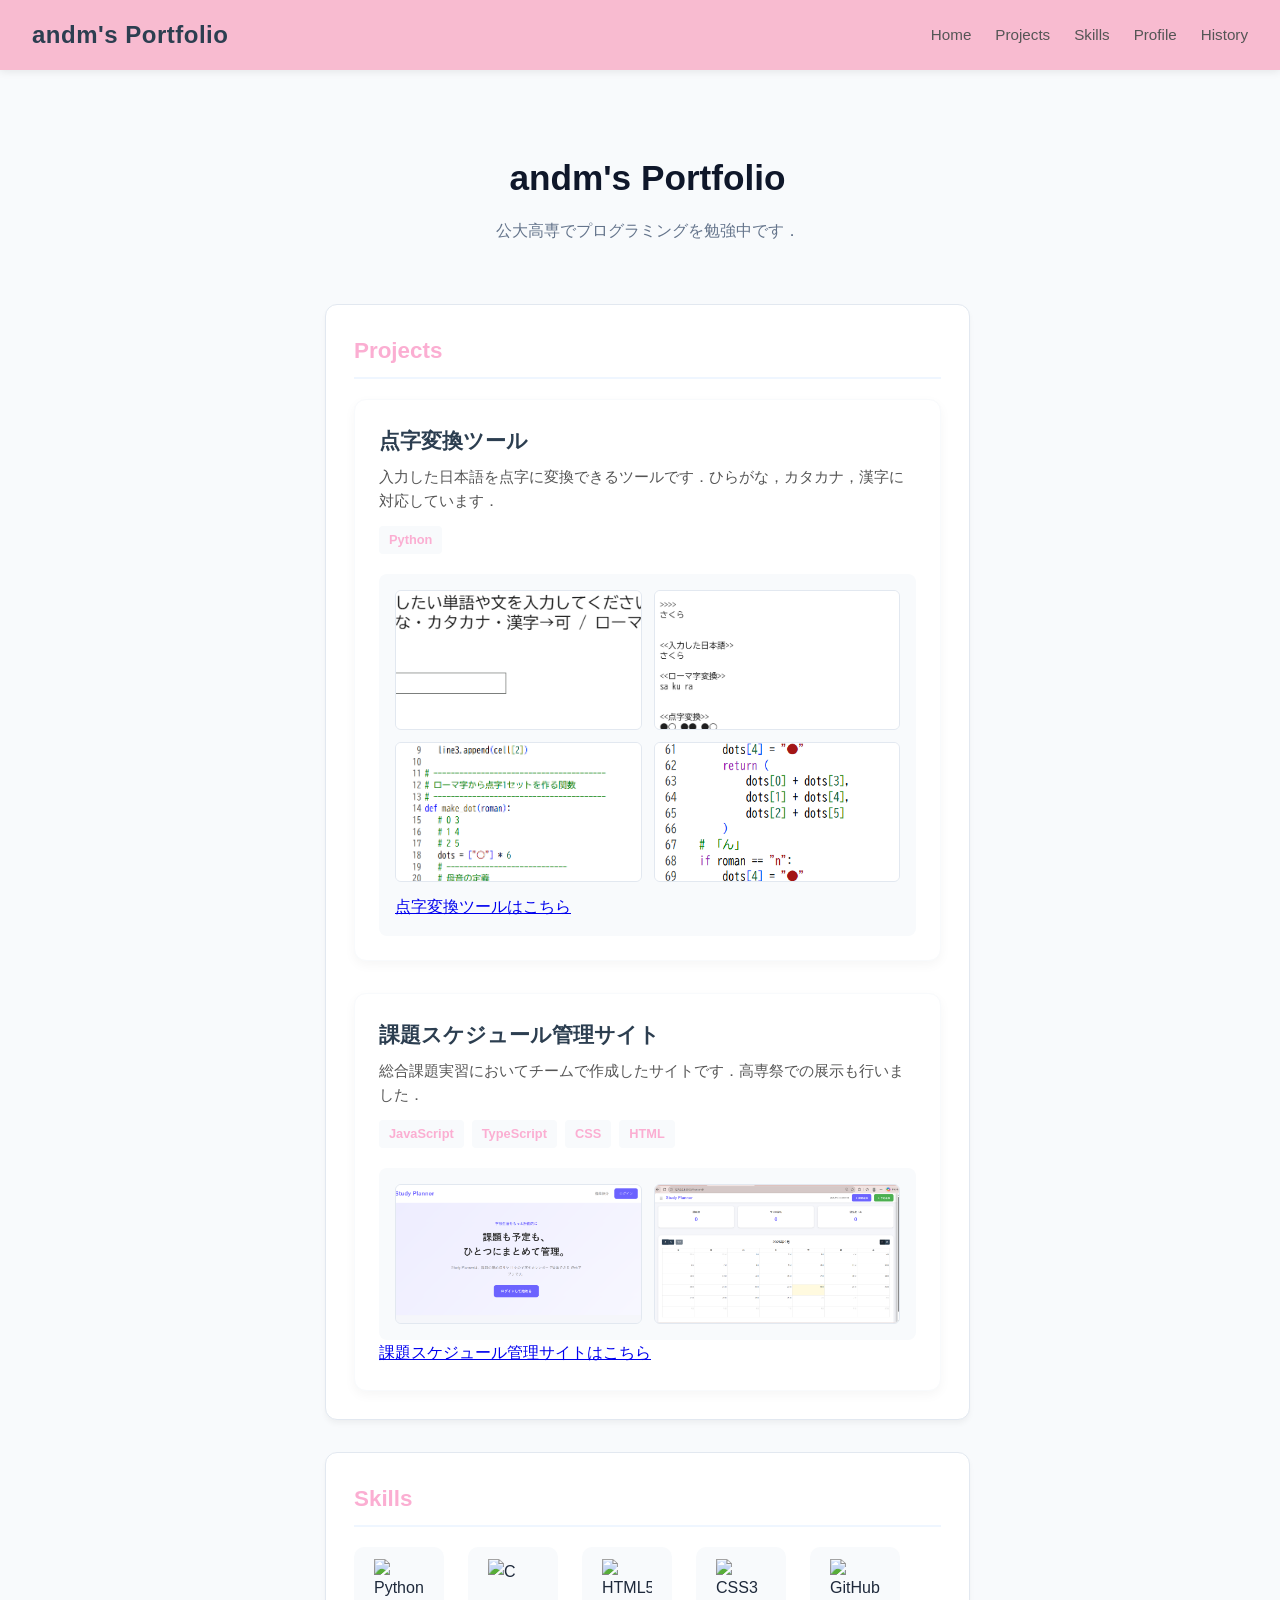
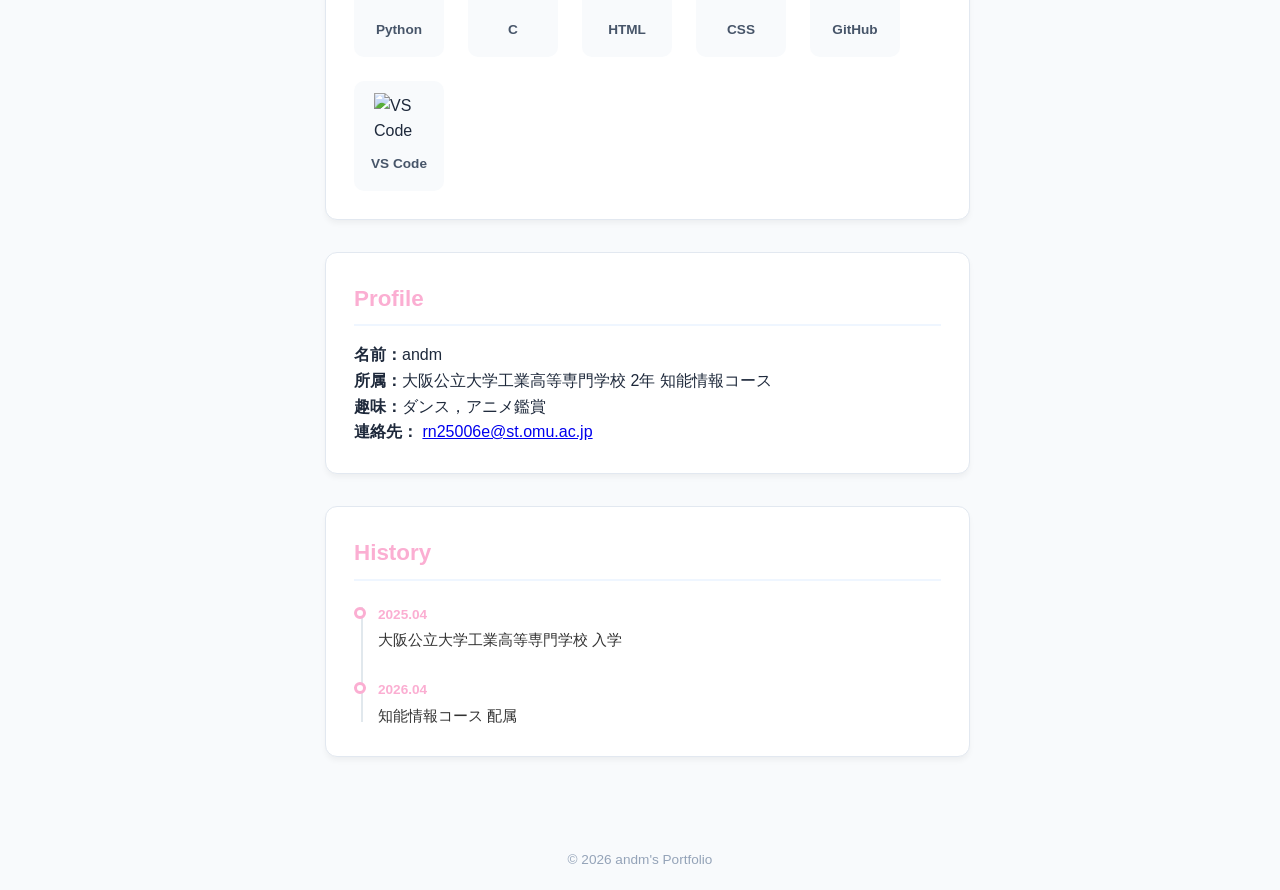
==== commit 7869c2e7: "各Projectsのリンクの追加" ====
--- a/index.html
+++ b/index.html
@@ -52,6 +52,7 @@
                 <img src="images/dots-tool_2.png" alt="出力時の画像">
                 <img src="images/dots-tool_3.png" alt="点字作成のプログラム画像">
                 <img src="images/dots-tool_4.png" alt="特殊文字変換のプログラムの画像">
+            <a href="https://colab.research.google.com/drive/1y93QADIRsead-TQWkkpQ3Ka0rLkjm3Ay">点字変換ツールはこちら</a>
             </div>
         </article>
 
@@ -73,6 +74,7 @@
                 <img src="images/schedule_1.png" alt="トップページの画像">
                 <img src="images/schedule_2.png" alt="カレンダー画面の画像">
             </div>
+            <a href="https://schedule-sai.vercel.app/">課題スケジュール管理サイトはこちら</a>
         </article>
 
     </div>
--- a/style.css
+++ b/style.css
@@ -26,7 +26,7 @@
     top: 0;
     width: 100%;
     box-sizing: border-box; /* paddingを含めた100%幅にする（重要） */
-    background-color: #F4DEDF; /* 背景色を薄いピンクに変更 */
+    background-color: #F8BBD0; /* 背景色を薄いピンクに変更 */
     box-shadow: 0 2px 8px rgba(0, 0, 0, 0.08); /* ほんのり影をつける */
     padding: 16px 32px;
     z-index: 1000;
@@ -54,7 +54,7 @@
     color: #555555;
     font-weight: 500;
     font-size: 0.95rem;
-    transition: color 0.2s ease;
+    transition: color 0.2s ease, transform 0.2s ease;
 }
 
 .navbar a:hover {
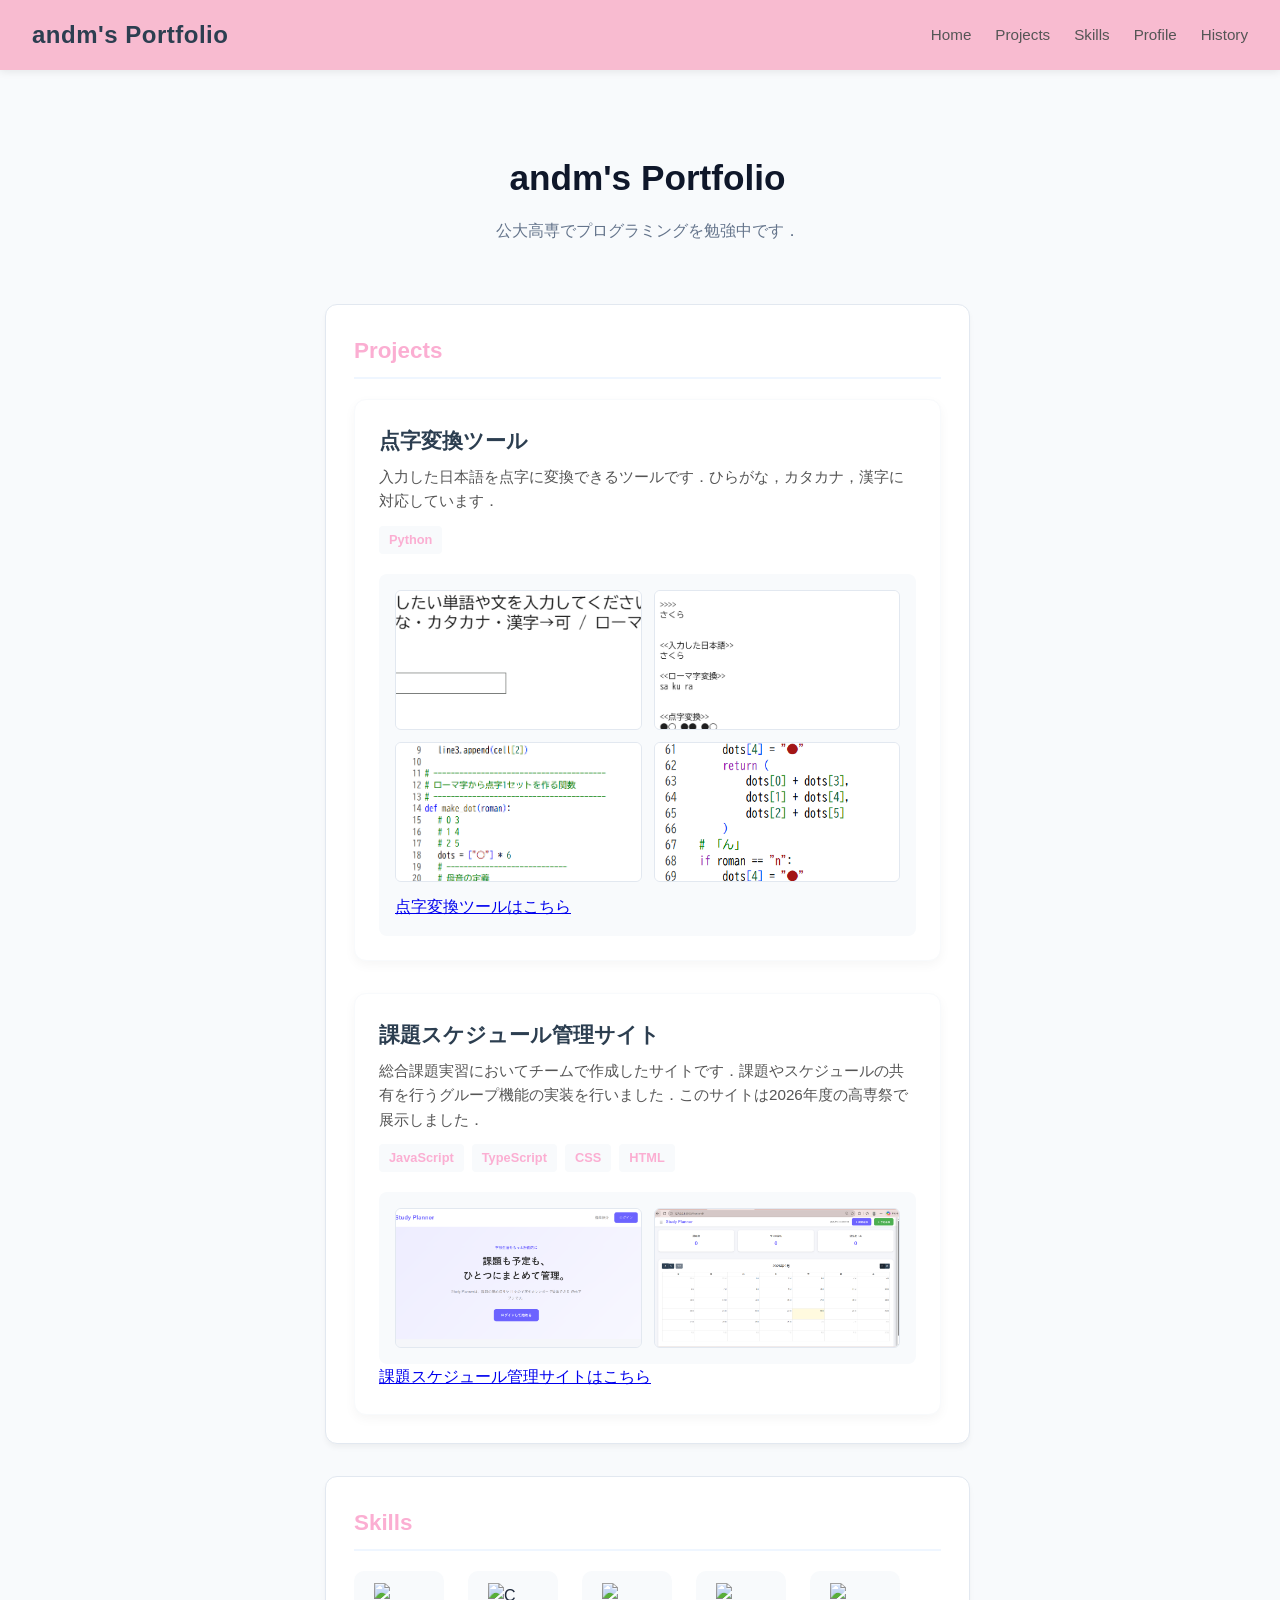
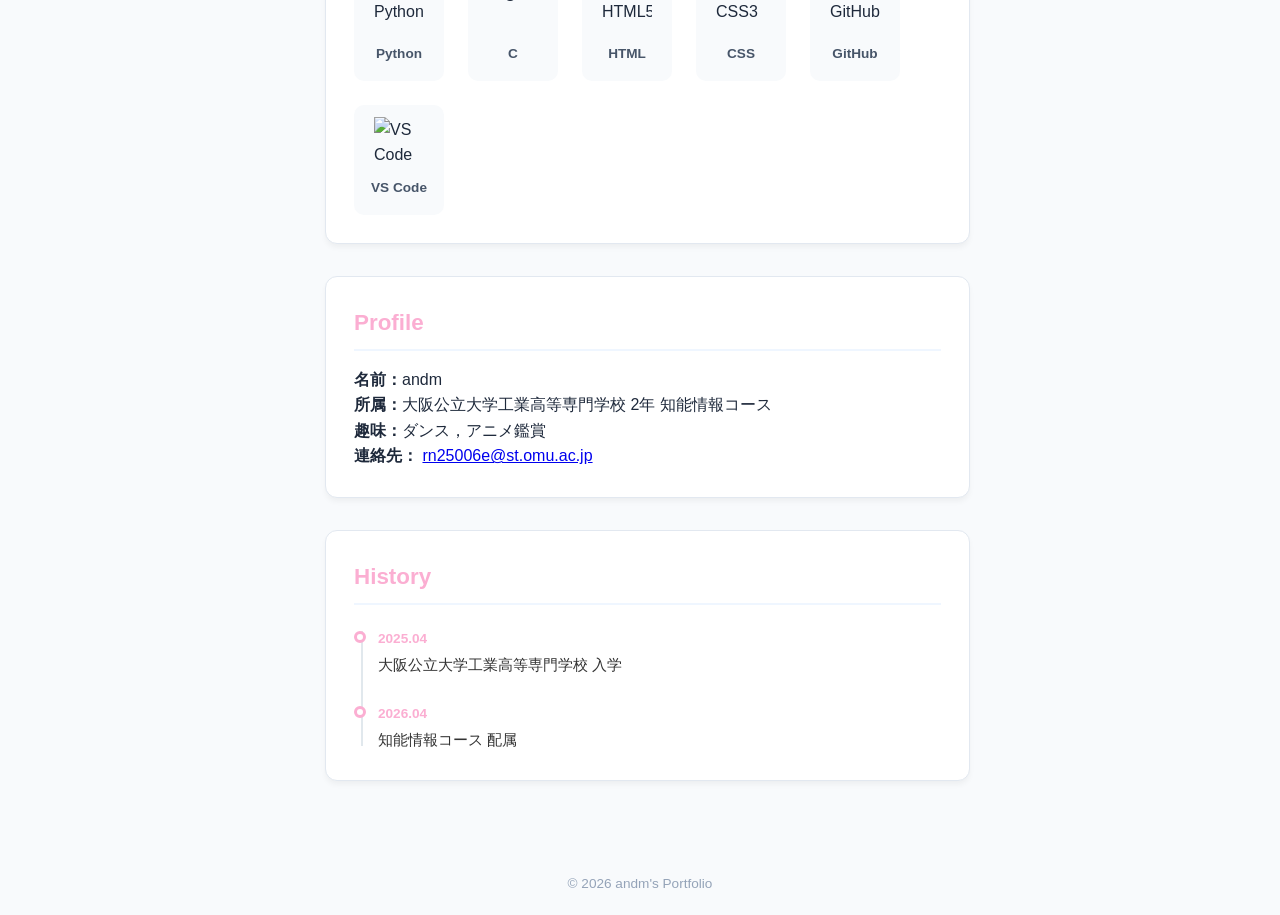
==== commit c7739a95: "課題スケジュール管理サイトの説明欄の修正" ====
--- a/index.html
+++ b/index.html
@@ -61,7 +61,7 @@
             <!-- 上側：テキスト情報 -->
             <div class="project-content">
                 <h3>課題スケジュール管理サイト</h3>
-                <p>総合課題実習においてチームで作成したサイトです．高専祭での展示も行いました．</p>
+                <p>総合課題実習においてチームで作成したサイトです．課題やスケジュールの共有を行うグループ機能の実装を行いました．このサイトは2026年度の高専祭で展示しました．</p>
                 <div class="tech-tags">
                     <span>JavaScript</span>
                     <span>TypeScript</span>
